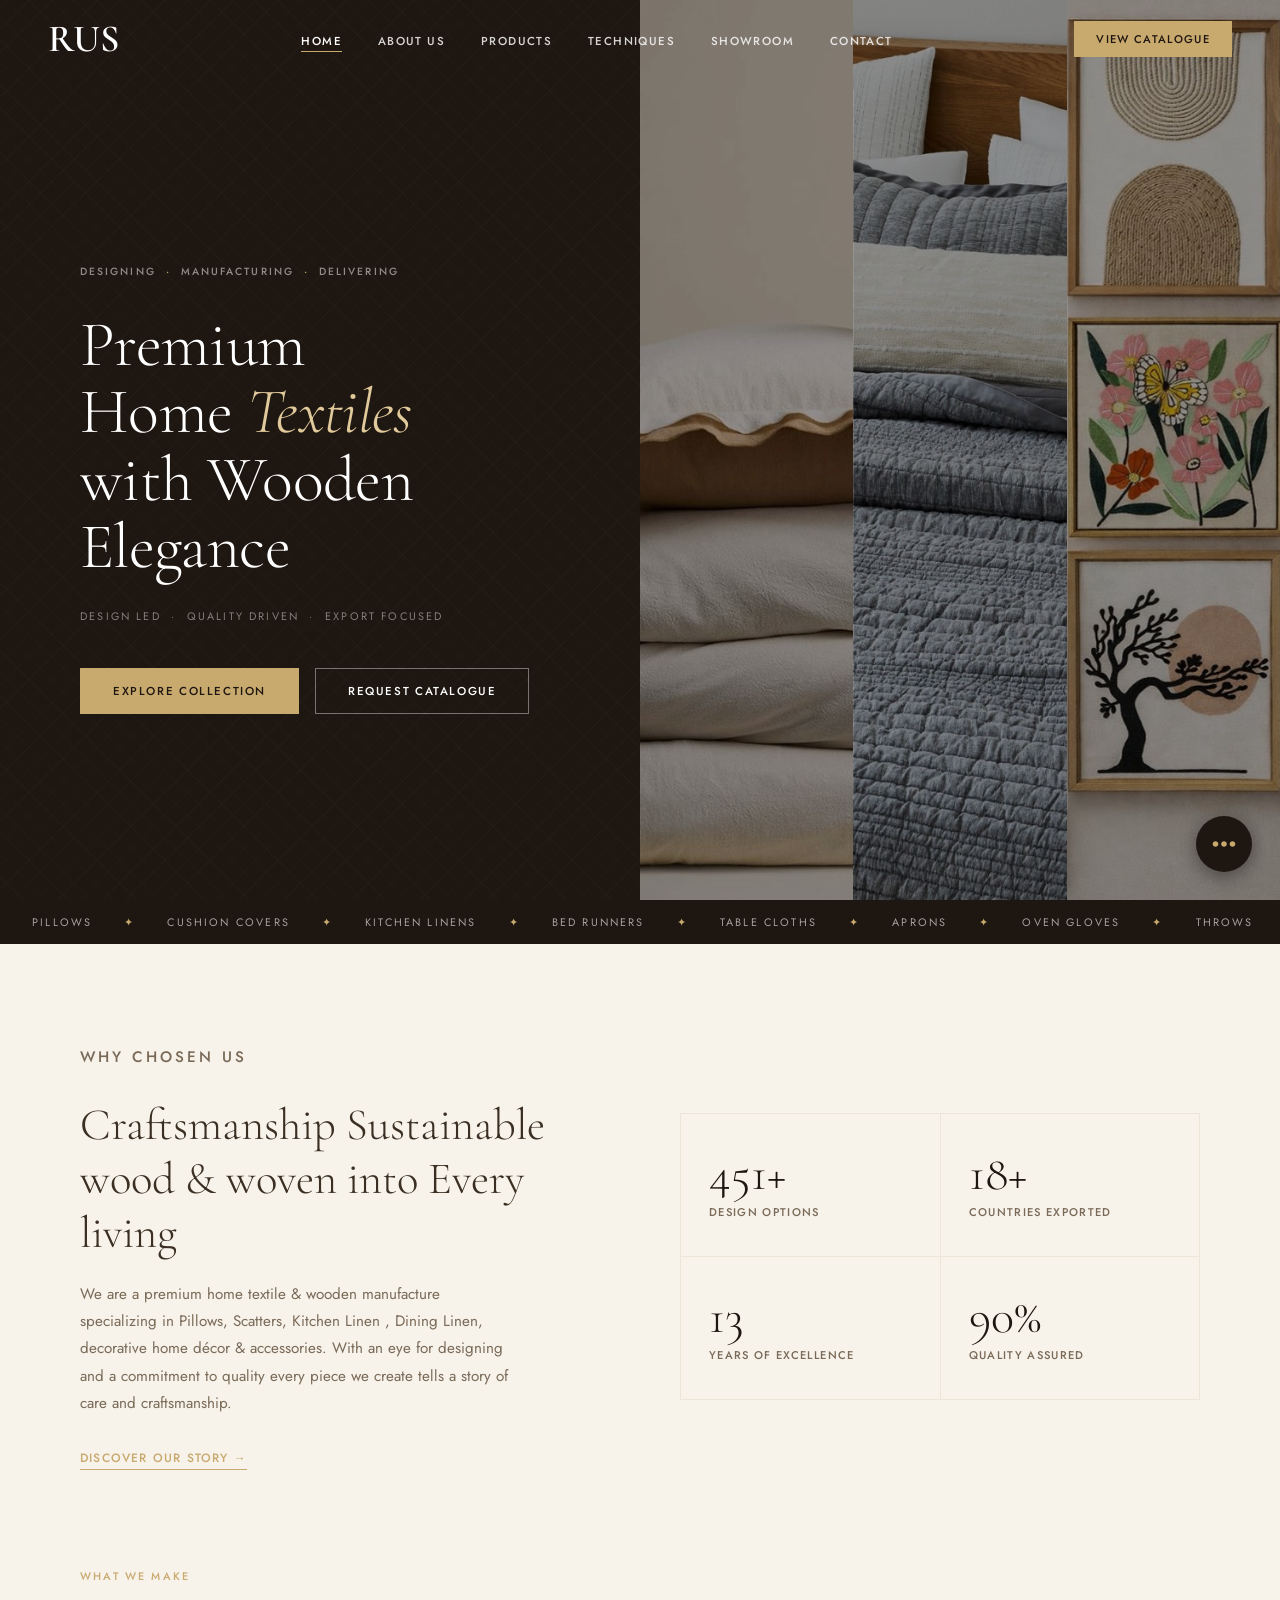
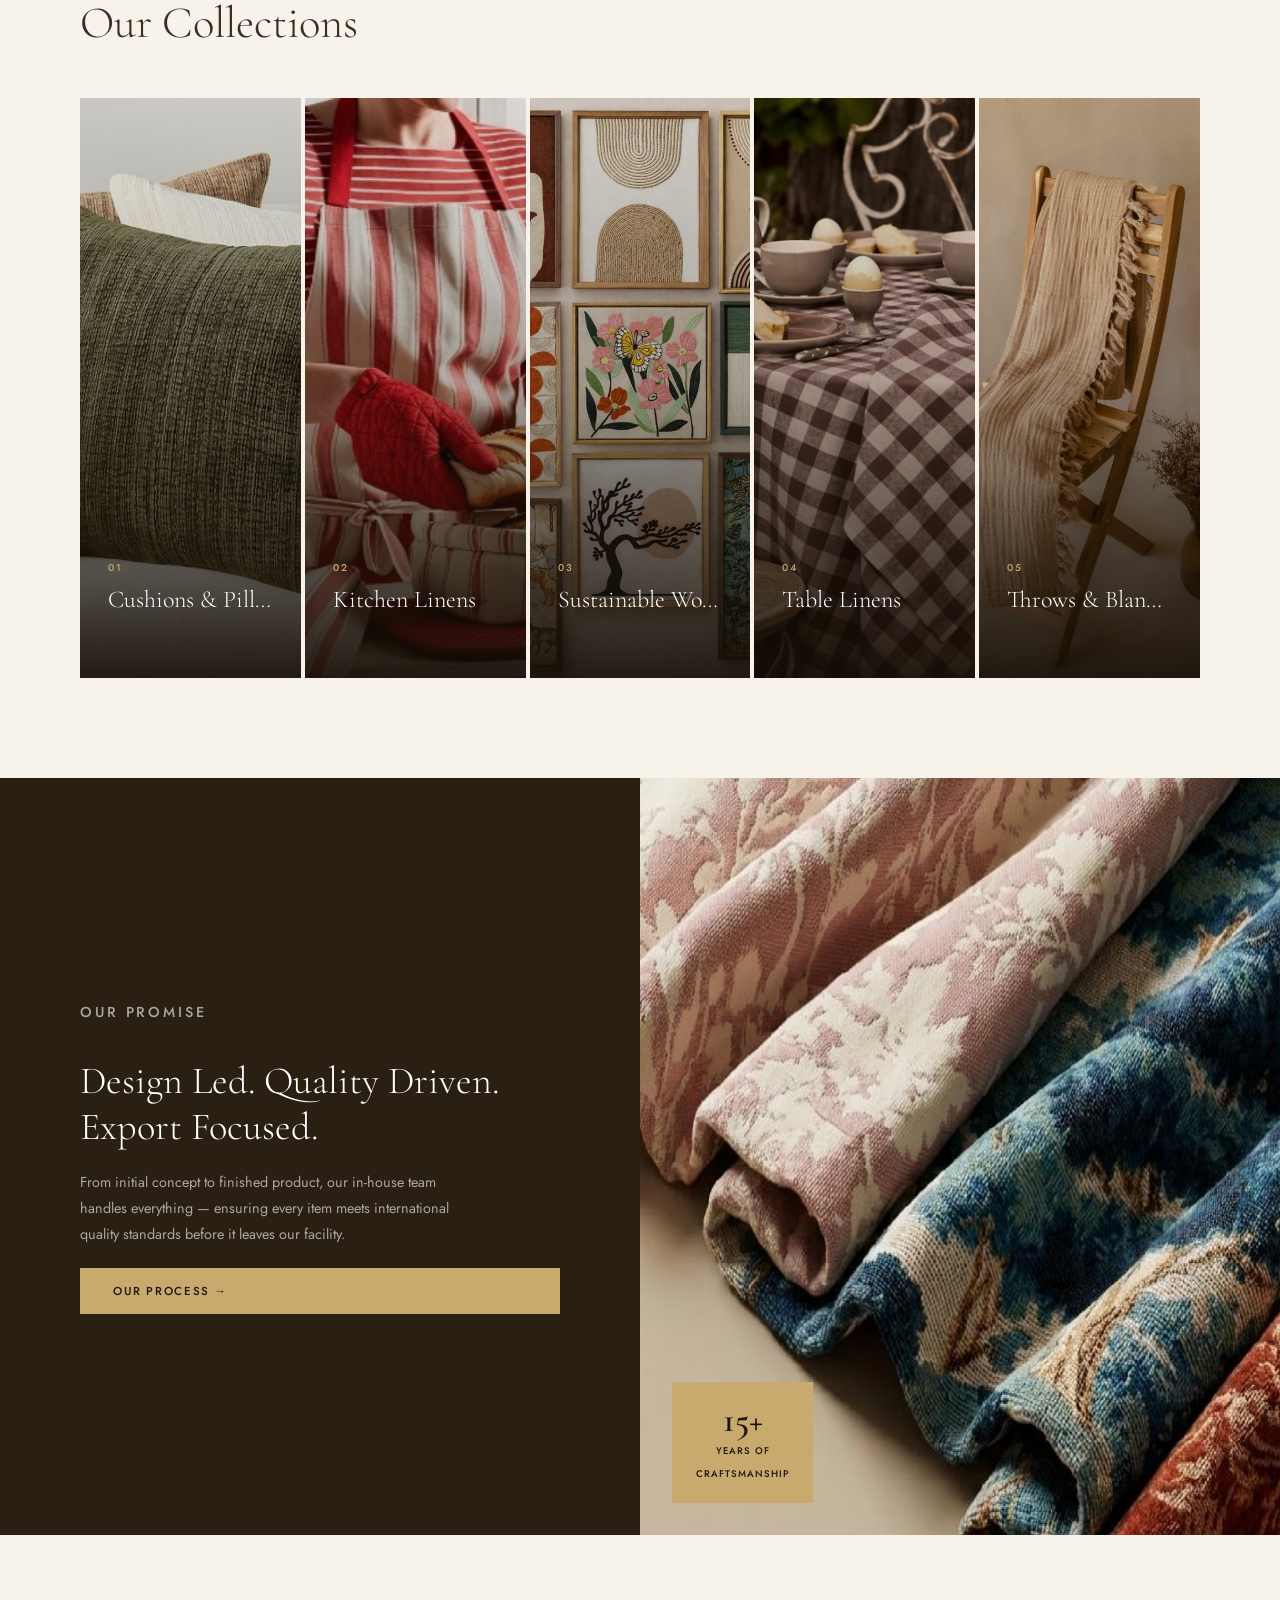
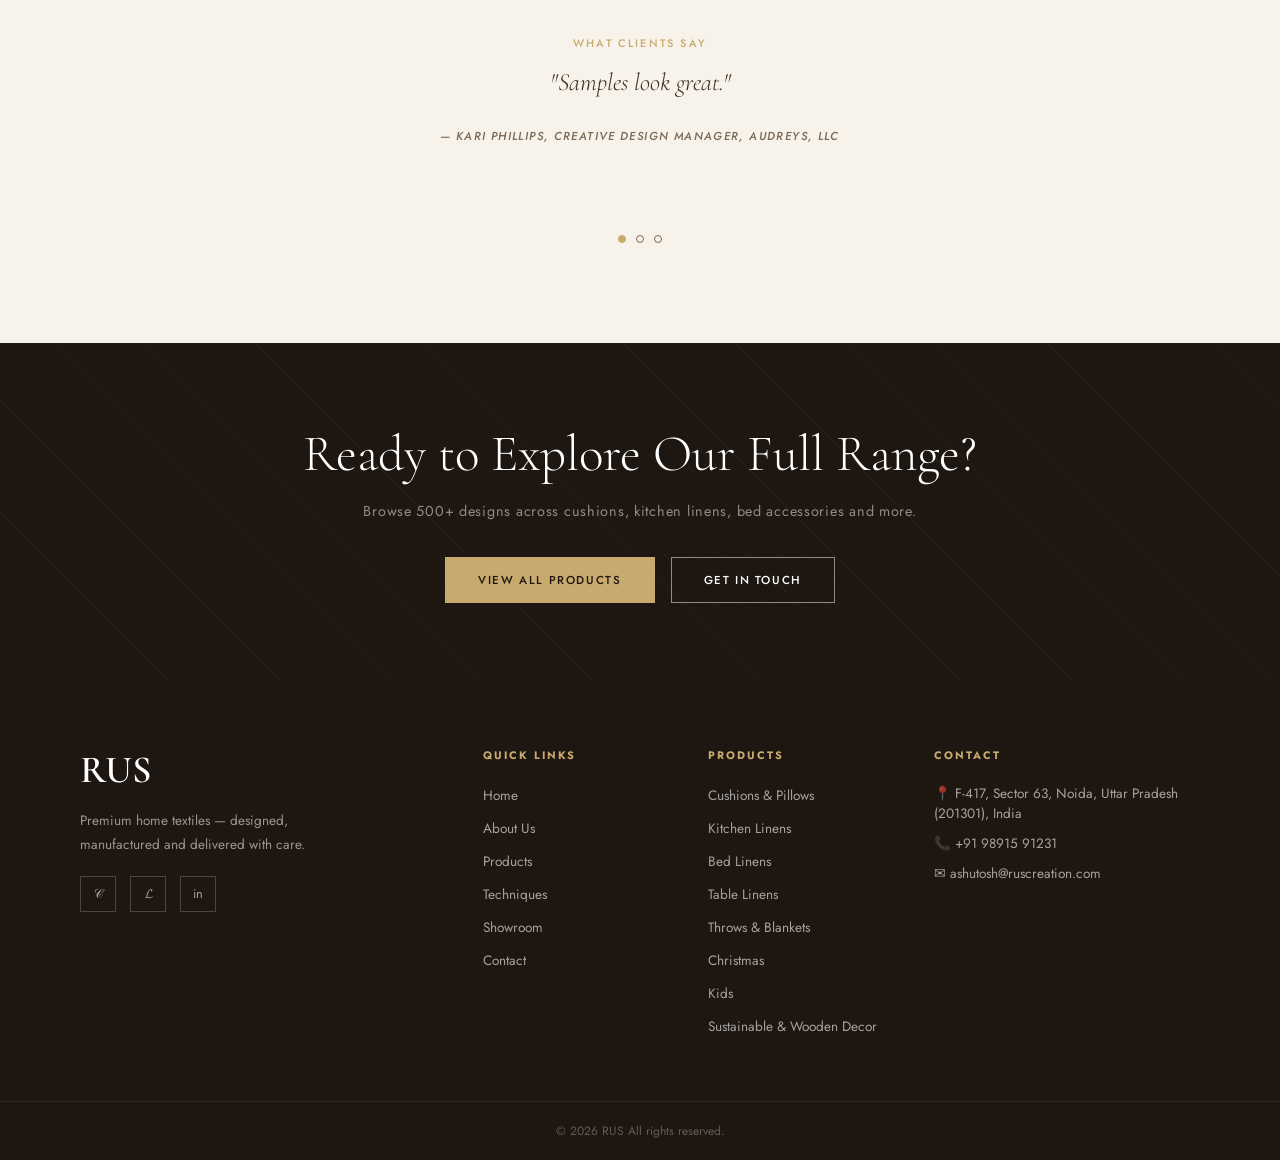
==== index.html @ 445efd49 "Initial commit: RUS Creation website Home textiles company site with Home, About Us, Products, Techn" ====
<!DOCTYPE html>
<html lang="en">
<head>
  <meta charset="UTF-8" />
  <meta name="viewport" content="width=device-width, initial-scale=1.0"/>
  <title>RUS — Premium Home Textiles</title>
  <link rel="stylesheet" href="css/global.css"/>
  <link rel="stylesheet" href="css/home.css"/>
  <link rel="preconnect" href="https://fonts.googleapis.com"/>
  <link href="https://fonts.googleapis.com/css2?family=Cormorant+Garamond:ital,wght@0,300;0,400;0,600;1,300;1,400&family=Jost:wght@300;400;500;600&display=swap" rel="stylesheet"/>
</head>
<body>

  <!-- NAV -->
  <nav class="navbar" id="navbar">
    <div class="nav-logo">
      <span class="logo-letter">RUS</span>
    </div>
    <ul class="nav-links">
      <li><a href="index.html" class="active">Home</a></li>
      <li><a href="about.html">About Us</a></li>
      <li><a href="products.html">Products</a></li>
      <li><a href="techniques.html">Techniques</a></li>
      <li><a href="showroom.html">Showroom</a></li>
      <li><a href="contact.html">Contact</a></li>
    </ul>
    <a href="products.html" class="nav-cta">View Catalogue</a>
    <button class="hamburger" id="hamburger">&#9776;</button>
  </nav>

  <!-- MOBILE MENU -->
  <div class="mobile-menu" id="mobileMenu">
    <button class="close-menu" id="closeMenu">&times;</button>
    <ul>
      <li><a href="index.html">Home</a></li>
      <li><a href="about.html">About Us</a></li>
      <li><a href="products.html">Products</a></li>
      <li><a href="techniques.html">Techniques</a></li>
      <li><a href="showroom.html">Showroom</a></li>
      <li><a href="contact.html">Contact</a></li>
    </ul>
  </div>

  <!-- HERO -->
  <section class="hero">
    <div class="hero-left">
      <div class="hero-eyebrow">
        <span>Designing</span><span class="dot">·</span>
        <span>Manufacturing</span><span class="dot">·</span>
        <span>Delivering</span>
      </div>
      <h1 class="hero-title">
        Premium<br/>
        Home <em>Textiles</em><br/>
        with Wooden<br/>
        Elegance
      </h1>
      <p class="hero-sub">Design Led &nbsp;·&nbsp; Quality Driven &nbsp;·&nbsp; Export Focused</p>
      <div class="hero-btns">
        <a href="products.html" class="btn-primary">Explore Collection</a>
        <a href="contact.html" class="btn-outline">Request Catalogue</a>
      </div>
    </div>
    <div class="hero-right">
      <div class="hero-panels">
        <div class="hero-panel panel-1">
          <img src="Images/Product Images/Throws & Scatter/Display Image.jpg" alt="Luxury Living Room"/>
          <div class="panel-label">Living Collection</div>
        </div>
        <div class="hero-panel panel-2">
          <img src="Images/Product Images/bedding/Display.jpg" alt="Bedroom Linens"/>
          <div class="panel-label">Bed Linens</div>
        </div>
        <div class="hero-panel panel-3">
          <img src="Images/Home Collections/Wall Art Gallery.jpg" alt="Wall Decor Collection"/>
          <div class="panel-label">Wall Decors</div>
        </div>
      </div>
    </div>
  </section>

  <!-- MARQUEE STRIP -->
  <div class="marquee-strip">
    <div class="marquee-track">
      <span>Pillows</span><span class="sep">✦</span>
      <span>Cushion Covers</span><span class="sep">✦</span>
      <span>Kitchen Linens</span><span class="sep">✦</span>
      <span>Bed Runners</span><span class="sep">✦</span>
      <span>Table Cloths</span><span class="sep">✦</span>
      <span>Aprons</span><span class="sep">✦</span>
      <span>Oven Gloves</span><span class="sep">✦</span>
      <span>Throws</span><span class="sep">✦</span>
      <span>Pillows</span><span class="sep">✦</span>
      <span>Cushion Covers</span><span class="sep">✦</span>
      <span>Kitchen Linens</span><span class="sep">✦</span>
      <span>Bed Runners</span><span class="sep">✦</span>
      <span>Table Cloths</span><span class="sep">✦</span>
      <span>Aprons</span><span class="sep">✦</span>
      <span>Oven Gloves</span><span class="sep">✦</span>
      <span>Throws</span><span class="sep">✦</span>
    </div>
  </div>

  <!-- INTRO SECTION -->
  <section class="intro-section">
    <div class="intro-text">
      <p class="section-eyebrow">Why Chosen Us</p>
      <h2>Craftsmanship Sustainable wood & woven into Every living</h2>
      <p>We are a premium home textile & wooden manufacture specializing in Pillows, Scatters, Kitchen Linen , Dining Linen, decorative home décor & accessories. With an eye for designing and a commitment to quality every piece we create tells a story of care and craftsmanship.</p>
      <a href="about.html" class="text-link">Discover Our Story &rarr;</a>
    </div>
    <div class="intro-stats">
      <div class="stat">
        <span class="stat-num">500+</span>
        <span class="stat-label">Design Options</span>
      </div>
      <div class="stat">
        <span class="stat-num">20+</span>
        <span class="stat-label">Countries Exported</span>
      </div>
      <div class="stat">
        <span class="stat-num">15</span>
        <span class="stat-label">Years of Excellence</span>
      </div>
      <div class="stat">
        <span class="stat-num">100%</span>
        <span class="stat-label">Quality Assured</span>
      </div>
    </div>
  </section>

  <!-- PRODUCT CATEGORIES — HOVER EXPAND -->
  <section class="categories-section">
    <div class="section-header">
      <p class="section-eyebrow">What We Make</p>
      <h2>Our Collections</h2>
    </div>
    <div class="categories-grid">

      <div class="cat-item" style="--bg:url('../Images/Home Collections/Cushions & Pillows.png')">
        <div class="cat-overlay"></div>
        <div class="cat-content">
          <span class="cat-num">01</span>
          <h3>Cushions &amp; Pillows</h3>
          <p>Decorative throw pillows, scatter cushions, floor cushions — in linen, cotton, velvet &amp; more.</p>
          <a href="products.html" class="cat-link">Explore &rarr;</a>
        </div>
      </div>

      <div class="cat-item" style="--bg:url('../Images/Home Collections/Kitchen Linens.jpeg')">
        <div class="cat-overlay"></div>
        <div class="cat-content">
          <span class="cat-num">02</span>
          <h3>Kitchen Linens</h3>
          <p>Aprons, oven gloves, kitchen towels, pot holders — functional yet beautifully designed.</p>
          <a href="products.html" class="cat-link">Explore &rarr;</a>
        </div>
      </div>

      <div class="cat-item" style="--bg:url('../Images/Home Collections/Wall Art Gallery.jpg')">
        <div class="cat-overlay"></div>
        <div class="cat-content">
          <span class="cat-num">03</span>
          <h3>Sustainable Wood</h3>
          <p>Eco-friendly wooden servingware and décor, crafted from responsibly sourced timber.</p>
          <a href="products.html" class="cat-link">Explore &rarr;</a>
        </div>
      </div>

      <div class="cat-item" style="--bg:url('../Images/Home Collections/Table Linens.jpeg')">
        <div class="cat-overlay"></div>
        <div class="cat-content">
          <span class="cat-num">04</span>
          <h3>Table Linens</h3>
          <p>Tablecloths, placemats, napkins, and table runners — perfect for home and hospitality.</p>
          <a href="products.html" class="cat-link">Explore &rarr;</a>
        </div>
      </div>

      <div class="cat-item" style="--bg:url('../Images/Home Collections/Throws & Blankets.jpeg')">
        <div class="cat-overlay"></div>
        <div class="cat-content">
          <span class="cat-num">05</span>
          <h3>Throws &amp; Blankets</h3>
          <p>Woven throws, cotton blankets, knitted covers — warmth with style for every season.</p>
          <a href="products.html" class="cat-link">Explore &rarr;</a>
        </div>
      </div>

    </div>
  </section>

  <!-- FEATURE BANNER -->
  <section class="feature-banner">
    <div class="feature-text">
      <p class="section-eyebrow">Our Promise</p>
      <h2>Design Led. Quality Driven. Export Focused.</h2>
      <p>From initial concept to finished product, our in-house team handles everything — ensuring every item meets international quality standards before it leaves our facility.</p>
      <a href="techniques.html" class="btn-primary">Our Process &rarr;</a>
    </div>
    <div class="feature-image">
      <img src="Images/Home Collections/Fabric Craftsmanship.png" alt="Fabric Craftsmanship"/>
      <div class="feature-badge">
        <span>15+</span>
        <small>Years of<br/>Craftsmanship</small>
      </div>
    </div>
  </section>

  <!-- TESTIMONIAL -->
  <section class="testimonial-section">
    <div class="testimonial-inner">
      <p class="section-eyebrow">What Clients Say</p>
      <div class="testimonial-slider" id="testimonialSlider">
        <div class="testimonial active">
          <blockquote>"Samples look great."</blockquote>
          <cite>— Kari Phillips, Creative Design Manager, Audreys, LLC</cite>
        </div>
        <div class="testimonial">
          <blockquote>"Samples looks very nice."</blockquote>
          <cite>— Leslie Walton, Artist / Designer</cite>
        </div>
        <div class="testimonial">
          <blockquote>"The samples exceeded our expectations — beautiful craftsmanship, true to the swatches, and delivered right on schedule. Looking forward to placing our first bulk order."</blockquote>
          <cite>— Michael Chen, Buyer, Coastal Living Interiors</cite>
        </div>
      </div>
      <div class="testimonial-dots" id="testimonialDots">
        <button class="tdot active" data-i="0"></button>
        <button class="tdot" data-i="1"></button>
        <button class="tdot" data-i="2"></button>
      </div>
    </div>
  </section>

  <!-- CTA BAND -->
  <section class="cta-band">
    <h2>Ready to Explore Our Full Range?</h2>
    <p>Browse 500+ designs across cushions, kitchen linens, bed accessories and more.</p>
    <div class="cta-band-btns">
      <a href="products.html" class="btn-primary">View All Products</a>
      <a href="contact.html" class="btn-outline-light">Get in Touch</a>
    </div>
  </section>

  <!-- FOOTER -->
  <footer class="footer">
    <div class="footer-top">
      <div class="footer-brand">
        <div class="nav-logo"><span class="logo-letter">RUS</span></div>
        <p>Premium home textiles — designed, manufactured and delivered with care.</p>
        <div class="footer-socials">
          <a href="#">&#119966;</a>
          <a href="#">&#120027;</a>
          <a href="#">in</a>
        </div>
      </div>
      <div class="footer-links">
        <h4>Quick Links</h4>
        <ul>
          <li><a href="index.html">Home</a></li>
          <li><a href="about.html">About Us</a></li>
          <li><a href="products.html">Products</a></li>
          <li><a href="techniques.html">Techniques</a></li>
          <li><a href="showroom.html">Showroom</a></li>
          <li><a href="contact.html">Contact</a></li>
        </ul>
      </div>
      <div class="footer-links">
        <h4>Products</h4>
        <ul>
          <li><a href="products.html">Cushions &amp; Pillows</a></li>
          <li><a href="products.html">Kitchen Linens</a></li>
          <li><a href="products.html">Bed Linens</a></li>
          <li><a href="products.html">Table Linens</a></li>
          <li><a href="products.html">Throws &amp; Blankets</a></li>
          <li><a href="products.html">Christmas</a></li>
          <li><a href="products.html">Kids</a></li>
          <li><a href="products.html">Sustainable &amp; Wooden Decor</a></li>
        </ul>
      </div>
      <div class="footer-contact">
        <h4>Contact</h4>
        <p>📍 F-417, Sector 63, Noida, Uttar Pradesh (201301), India</p>
        <p>📞 +91 98915 91231</p>
        <p>✉ ashutosh@ruscreation.com</p>
      </div>
    </div>
    <div class="footer-bottom">
      <p>&copy; 2026 RUS All rights reserved.</p>
    </div>
  </footer>

  <!-- WHATSAPP FLOAT -->
  <!-- SOCIAL FAB: Telegram trigger -> Gmail / WhatsApp / LinkedIn -->
  <div class="social-fab" id="socialFab">
    <div class="social-fab-menu">
      <a href="https://www.linkedin.com/in/ashutosh-singh-8ba679374" class="fab-item fab-linkedin" target="_blank" rel="noopener" aria-label="LinkedIn">
        <svg viewBox="0 0 24 24" fill="white" width="20" height="20"><path d="M20.447 20.452h-3.554v-5.569c0-1.328-.027-3.037-1.852-3.037-1.853 0-2.136 1.445-2.136 2.939v5.667H9.351V9h3.414v1.561h.046c.477-.9 1.637-1.85 3.37-1.85 3.601 0 4.267 2.37 4.267 5.455v6.286zM5.337 7.433c-1.144 0-2.063-.926-2.063-2.065 0-1.138.92-2.063 2.063-2.063 1.14 0 2.064.925 2.064 2.063 0 1.139-.925 2.065-2.064 2.065zM7.119 20.452H3.555V9h3.564v11.452z"/></svg>
      </a>
      <a href="https://wa.me/9891591231" class="fab-item fab-whatsapp" target="_blank" rel="noopener" aria-label="WhatsApp">
        <svg viewBox="0 0 24 24" fill="white" width="22" height="22"><path d="M17.472 14.382c-.297-.149-1.758-.867-2.03-.967-.273-.099-.471-.148-.67.15-.197.297-.767.966-.94 1.164-.173.199-.347.223-.644.075-.297-.15-1.255-.463-2.39-1.475-.883-.788-1.48-1.761-1.653-2.059-.173-.297-.018-.458.13-.606.134-.133.298-.347.446-.52.149-.174.198-.298.298-.497.099-.198.05-.371-.025-.52-.075-.149-.669-1.612-.916-2.207-.242-.579-.487-.5-.669-.51-.173-.008-.371-.01-.57-.01-.198 0-.52.074-.792.372-.272.297-1.04 1.016-1.04 2.479 0 1.462 1.065 2.875 1.213 3.074.149.198 2.096 3.2 5.077 4.487.709.306 1.262.489 1.694.625.712.227 1.36.195 1.871.118.571-.085 1.758-.719 2.006-1.413.248-.694.248-1.289.173-1.413-.074-.124-.272-.198-.57-.347z"/><path d="M12 0C5.373 0 0 5.373 0 12c0 2.125.557 4.126 1.532 5.862L.057 23.944l6.204-1.527A11.95 11.95 0 0012 24c6.627 0 12-5.373 12-12S18.627 0 12 0zm0 21.9a9.9 9.9 0 01-5.032-1.374l-.361-.214-3.739.979.998-3.648-.235-.374A9.86 9.86 0 012.1 12c0-5.468 4.432-9.9 9.9-9.9 5.467 0 9.9 4.432 9.9 9.9 0 5.467-4.433 9.9-9.9 9.9z"/></svg>
      </a>
      <a href="mailto:ashutosh@ruscreation.com" class="fab-item fab-gmail" target="_blank" rel="noopener" aria-label="Email">
        <svg viewBox="0 0 48 48" width="24" height="24"><path fill="#4caf50" d="M45,16.2l-5,2.75l-5,4.75L35,40h7c1.657,0,3-1.343,3-3V16.2z"/><path fill="#1e88e5" d="M3,16.2l3.614,1.71L13,23.7V40H6c-1.657,0-3-1.343-3-3V16.2z"/><polygon fill="#e53935" points="35,11.2 24,19.45 13,11.2 12,17 24,26 36,17"/><path fill="#c62828" d="M3,12.298V16.2l10,7.5v-12.5l-2.505-1.928C8.905,7.85,3,9.552,3,12.298z"/><path fill="#fbc02d" d="M45,12.298V16.2l-10,7.5v-12.5l2.505-1.928C39.995,7.85,45,9.552,45,12.298z"/></svg>
      </a>
    </div>
    <button type="button" class="fab-toggle" id="fabToggle" aria-label="Contact us">
      <svg class="fab-icon-open" viewBox="0 0 24 24" fill="#c8a96e" width="34" height="34"><path d="M6 10c-1.1 0-2 .9-2 2s.9 2 2 2 2-.9 2-2-.9-2-2-2zm12 0c-1.1 0-2 .9-2 2s.9 2 2 2 2-.9 2-2-.9-2-2-2zm-6 0c-1.1 0-2 .9-2 2s.9 2 2 2 2-.9 2-2-.9-2-2-2z"/></svg>
      <svg class="fab-icon-close" viewBox="0 0 24 24" fill="#c8a96e" width="22" height="22"><path d="M18.3 5.71a1 1 0 0 0-1.41 0L12 10.59 7.11 5.7A1 1 0 0 0 5.7 7.11L10.59 12 5.7 16.89a1 1 0 1 0 1.41 1.41L12 13.41l4.89 4.89a1 1 0 0 0 1.41-1.41L13.41 12l4.89-4.89a1 1 0 0 0 0-1.4z"/></svg>
    </button>
  </div>

  <script src="js/global.js"></script>
  <script src="js/home.js"></script>
</body>
</html>
---- css/global.css ----
/* =============================================
   GLOBAL.CSS — Shared styles across all pages
   RUS — Premium Home Textiles
   ============================================= */

:root {
  --dark:       #1e1610;
  --dark-2:     #2a1f13;
  --gold:       #c8a96e;
  --gold-light: #e0c99a;
  --cream:      #f7f2ea;
  --cream-2:    #ede5d8;
  --text:       #3a2f22;
  --text-light: #7a6a58;
  --white:      #ffffff;

  --ff-display: 'Cormorant Garamond', serif;
  --ff-body:    'Jost', sans-serif;

  --nav-h: 78px;
  --trans: 0.4s cubic-bezier(0.25, 0.46, 0.45, 0.94);
}

*, *::before, *::after { box-sizing: border-box; margin: 0; padding: 0; }

html { scroll-behavior: smooth; }

body {
  font-family: var(--ff-body);
  background: var(--cream);
  color: var(--text);
  overflow-x: hidden;
}

img { display: block; width: 100%; object-fit: cover; }

a { text-decoration: none; color: inherit; }

ul { list-style: none; }

/* ── NAVBAR ── */
.navbar {
  position: fixed;
  top: 0; left: 0; right: 0;
  z-index: 1000;
  height: var(--nav-h);
  display: flex;
  align-items: center;
  justify-content: space-between;
  padding: 0 48px;
  transition: background var(--trans), box-shadow var(--trans);
}

.navbar.scrolled {
  background: var(--dark);
  box-shadow: 0 2px 30px rgba(0,0,0,0.35);
}

.nav-logo {
  font-family: var(--ff-display);
  font-size: 2rem;
  font-weight: 600;
  color: var(--white);
  letter-spacing: 0.02em;
}
.nav-logo sup {
  font-size: 0.6rem;
  letter-spacing: 0.15em;
  vertical-align: super;
  color: var(--gold);
  font-family: var(--ff-body);
  font-weight: 500;
}
.logo-letter {
  font-size: 2.4rem;
}

.nav-links {
  display: flex;
  gap: 36px;
}
.nav-links a {
  font-family: var(--ff-body);
  font-size: 0.72rem;
  font-weight: 500;
  letter-spacing: 0.12em;
  text-transform: uppercase;
  color: rgba(255,255,255,0.82);
  transition: color 0.25s;
  position: relative;
  padding-bottom: 3px;
}
.nav-links a::after {
  content: '';
  position: absolute;
  bottom: 0; left: 0;
  width: 0; height: 1px;
  background: var(--gold);
  transition: width 0.3s;
}
.nav-links a:hover,
.nav-links a.active { color: var(--white); }
.nav-links a:hover::after,
.nav-links a.active::after { width: 100%; }

.nav-cta {
  font-family: var(--ff-body);
  font-size: 0.7rem;
  font-weight: 500;
  letter-spacing: 0.12em;
  text-transform: uppercase;
  color: var(--dark);
  background: var(--gold);
  padding: 10px 22px;
  transition: background 0.3s, color 0.3s;
}
.nav-cta:hover { background: var(--gold-light); }

.hamburger {
  display: none;
  background: none;
  border: none;
  color: white;
  font-size: 1.6rem;
  cursor: pointer;
}

/* ── MOBILE MENU ── */
.mobile-menu {
  position: fixed;
  inset: 0;
  background: var(--dark);
  z-index: 2000;
  display: flex;
  flex-direction: column;
  align-items: center;
  justify-content: center;
  gap: 32px;
  transform: translateX(100%);
  transition: transform 0.4s ease;
}
.mobile-menu.open { transform: translateX(0); }
.mobile-menu ul { text-align: center; }
.mobile-menu ul li { margin-bottom: 24px; }
.mobile-menu ul a {
  font-family: var(--ff-display);
  font-size: 2rem;
  color: var(--white);
  letter-spacing: 0.05em;
}
.close-menu {
  position: absolute;
  top: 24px; right: 32px;
  background: none;
  border: none;
  color: var(--white);
  font-size: 2.4rem;
  cursor: pointer;
}

/* ── BUTTONS ── */
.btn-primary {
  display: inline-block;
  font-family: var(--ff-body);
  font-size: 0.72rem;
  font-weight: 500;
  letter-spacing: 0.14em;
  text-transform: uppercase;
  color: var(--dark);
  background: var(--gold);
  padding: 14px 32px;
  border: 1px solid var(--gold);
  transition: background 0.3s, color 0.3s, border-color 0.3s;
}
.btn-primary:hover {
  background: transparent;
  color: var(--gold);
}

.btn-outline {
  display: inline-block;
  font-family: var(--ff-body);
  font-size: 0.72rem;
  font-weight: 500;
  letter-spacing: 0.14em;
  text-transform: uppercase;
  color: var(--white);
  background: transparent;
  padding: 14px 32px;
  border: 1px solid rgba(255,255,255,0.4);
  transition: background 0.3s, border-color 0.3s;
}
.btn-outline:hover {
  background: rgba(255,255,255,0.08);
  border-color: rgba(255,255,255,0.8);
}

.btn-outline-light {
  display: inline-block;
  font-family: var(--ff-body);
  font-size: 0.72rem;
  font-weight: 500;
  letter-spacing: 0.14em;
  text-transform: uppercase;
  color: var(--white);
  background: transparent;
  padding: 14px 32px;
  border: 1px solid rgba(255,255,255,0.5);
  transition: background 0.3s;
}
.btn-outline-light:hover { background: rgba(255,255,255,0.1); }

.text-link {
  font-family: var(--ff-body);
  font-size: 0.75rem;
  font-weight: 500;
  letter-spacing: 0.1em;
  text-transform: uppercase;
  color: var(--gold);
  border-bottom: 1px solid var(--gold);
  padding-bottom: 2px;
  transition: opacity 0.25s;
}
.text-link:hover { opacity: 0.7; }

/* ── SECTION EYEBROW ── */
.section-eyebrow {
  font-family: var(--ff-body);
  font-size: 0.68rem;
  font-weight: 500;
  letter-spacing: 0.2em;
  text-transform: uppercase;
  color: var(--gold);
  margin-bottom: 12px;
}

/* ── FOOTER ── */
.footer {
  background: var(--dark);
  color: rgba(255,255,255,0.7);
  font-family: var(--ff-body);
}
.footer-top {
  display: grid;
  grid-template-columns: 2fr 1fr 1fr 1.5fr;
  gap: 48px;
  padding: 64px 80px;
  border-bottom: 1px solid rgba(255,255,255,0.08);
}
.footer-brand p {
  font-size: 0.85rem;
  line-height: 1.7;
  margin-top: 16px;
  max-width: 260px;
  color: rgba(255,255,255,0.55);
}
.footer-socials {
  display: flex;
  gap: 14px;
  margin-top: 20px;
}
.footer-socials a {
  width: 36px; height: 36px;
  border: 1px solid rgba(255,255,255,0.2);
  display: flex; align-items: center; justify-content: center;
  font-size: 0.8rem;
  color: rgba(255,255,255,0.6);
  transition: border-color 0.25s, color 0.25s;
}
.footer-socials a:hover { border-color: var(--gold); color: var(--gold); }
.footer-links h4,
.footer-contact h4 {
  font-size: 0.68rem;
  letter-spacing: 0.18em;
  text-transform: uppercase;
  color: var(--gold);
  margin-bottom: 20px;
}
.footer-links ul { display: flex; flex-direction: column; gap: 10px; }
.footer-links a {
  font-size: 0.85rem;
  color: rgba(255,255,255,0.6);
  transition: color 0.25s;
}
.footer-links a:hover { color: var(--white); }
.footer-contact p {
  font-size: 0.85rem;
  color: rgba(255,255,255,0.6);
  margin-bottom: 10px;
}
.footer-bottom {
  padding: 20px 80px;
  font-size: 0.75rem;
  color: rgba(255,255,255,0.3);
  text-align: center;
}

/* ── SOCIAL FAB (Telegram trigger → Gmail / WhatsApp / LinkedIn) ── */
.social-fab {
  position: fixed;
  bottom: 28px; right: 28px;
  z-index: 999;
  display: flex;
  flex-direction: column;
  align-items: center;
}
.social-fab-menu {
  display: flex;
  flex-direction: column;
  align-items: center;
  gap: 12px;
  margin-bottom: 14px;
}
.fab-item {
  width: 48px; height: 48px;
  border-radius: 50%;
  display: flex; align-items: center; justify-content: center;
  box-shadow: 0 4px 16px rgba(0,0,0,0.25);
  opacity: 0;
  transform: translateY(16px) scale(0.8);
  pointer-events: none;
  transition: opacity 0.25s ease, transform 0.25s ease;
}
.social-fab.open .fab-item {
  opacity: 1;
  transform: translateY(0) scale(1);
  pointer-events: auto;
}
.social-fab.open .fab-item:nth-child(3) { transition-delay: 0.05s; }
.social-fab.open .fab-item:nth-child(2) { transition-delay: 0.1s; }
.social-fab.open .fab-item:nth-child(1) { transition-delay: 0.15s; }
.fab-linkedin { background: #0a66c2; }
.fab-whatsapp { background: #25d366; }
.fab-gmail { background: #ffffff; }

.fab-toggle {
  width: 56px; height: 56px;
  border: none;
  cursor: pointer;
  background: var(--dark);
  border-radius: 50%;
  display: flex; align-items: center; justify-content: center;
  box-shadow: 0 4px 20px rgba(0, 0, 0, 0.45);
  transition: transform 0.3s, box-shadow 0.3s;
}
.fab-toggle:hover {
  transform: scale(1.1);
  box-shadow: 0 6px 28px rgba(0, 0, 0, 0.6);
}
.fab-icon-close { display: none; }
.social-fab.open .fab-icon-open { display: none; }
.social-fab.open .fab-icon-close { display: block; }

/* ── PAGE HERO (inner pages) ── */
.page-hero {
  height: 45vh;
  min-height: 320px;
  background: var(--dark-2);
  display: flex;
  align-items: flex-end;
  padding: 0 80px 60px;
  position: relative;
  overflow: hidden;
}
.page-hero-bg {
  position: absolute;
  inset: 0;
  background-size: cover;
  background-position: center;
  opacity: 0.25;
}
.page-hero-content { position: relative; z-index: 1; }
.page-hero-content .section-eyebrow { color: var(--gold); }
.page-hero-content h1 {
  font-family: var(--ff-display);
  font-size: clamp(2.5rem, 5vw, 4.5rem);
  font-weight: 300;
  color: var(--white);
  line-height: 1.05;
}

/* ── MARQUEE ── */
.marquee-strip {
  background: var(--dark);
  overflow: hidden;
  padding: 14px 0;
}
.marquee-track {
  display: flex;
  gap: 0;
  white-space: nowrap;
  animation: marquee 28s linear infinite;
}
.marquee-track span {
  font-family: var(--ff-body);
  font-size: 0.68rem;
  letter-spacing: 0.2em;
  text-transform: uppercase;
  color: rgba(255,255,255,0.6);
  padding: 0 32px;
}
.marquee-track .sep { color: var(--gold); padding: 0; }

@keyframes marquee {
  from { transform: translateX(0); }
  to   { transform: translateX(-50%); }
}

/* ── RESPONSIVE ── */
@media (max-width: 1024px) {
  .navbar { padding: 0 28px; }
  .nav-links { gap: 22px; }
  .footer-top { grid-template-columns: 1fr 1fr; padding: 48px 40px; }
}
@media (max-width: 768px) {
  .nav-links, .nav-cta { display: none; }
  .hamburger { display: block; }
  .footer-top { grid-template-columns: 1fr; padding: 40px 24px; gap: 32px; }
  .footer-bottom { padding: 16px 24px; }
  .page-hero { padding: 0 24px 40px; }
}
---- css/home.css ----
/* =============================================
   HOME.CSS — Home page specific styles
   ============================================= */

/* ── HERO ── */
.hero {
  min-height: 100vh;
  display: grid;
  grid-template-columns: 1fr 1fr;
  background: var(--dark);
  overflow: hidden;
  position: relative;
}

/* Dark diamond texture overlay */
.hero::before {
  content: '';
  position: absolute;
  inset: 0;
  background-image:
    repeating-linear-gradient(
      45deg,
      rgba(255,255,255,0.015) 0px, rgba(255,255,255,0.015) 1px,
      transparent 1px, transparent 16px
    ),
    repeating-linear-gradient(
      -45deg,
      rgba(255,255,255,0.015) 0px, rgba(255,255,255,0.015) 1px,
      transparent 1px, transparent 16px
    );
  pointer-events: none;
  z-index: 0;
}

.hero-left {
  position: relative;
  z-index: 1;
  display: flex;
  flex-direction: column;
  justify-content: center;
  padding: calc(var(--nav-h) + 60px) 60px 60px 80px;
}

.hero-eyebrow {
  display: flex;
  gap: 10px;
  align-items: center;
  margin-bottom: 32px;
}
.hero-eyebrow span {
  font-family: var(--ff-body);
  font-size: 0.65rem;
  font-weight: 500;
  letter-spacing: 0.2em;
  text-transform: uppercase;
  color: rgba(255,255,255,0.5);
}
.hero-eyebrow .dot { color: var(--gold); }

.hero-title {
  font-family: var(--ff-display);
  font-size: clamp(3.2rem, 5vw, 5.5rem);
  font-weight: 300;
  color: var(--white);
  line-height: 1.05;
  letter-spacing: -0.01em;
  margin-bottom: 28px;
}
.hero-title em {
  font-style: italic;
  color: var(--gold-light);
  font-weight: 300;
}

.hero-sub {
  font-family: var(--ff-body);
  font-size: 0.68rem;
  font-weight: 400;
  letter-spacing: 0.2em;
  text-transform: uppercase;
  color: rgba(255,255,255,0.45);
  margin-bottom: 44px;
}

.hero-btns {
  display: flex;
  gap: 16px;
  flex-wrap: wrap;
}

/* ── HERO RIGHT — EXPANDING PANELS ── */
.hero-right {
  position: relative;
  overflow: hidden;
}

.hero-panels {
  display: flex;
  height: 100%;
  min-height: 100vh;
}

.hero-panel {
  flex: 1;
  position: relative;
  overflow: hidden;
  cursor: pointer;
  transition: flex 0.6s cubic-bezier(0.25, 0.46, 0.45, 0.94);
}

.hero-panel img {
  height: 100%;
  width: 100%;
  object-fit: cover;
  transition: transform 0.7s cubic-bezier(0.25, 0.46, 0.45, 0.94);
  filter: brightness(0.6);
}

.hero-panel:hover {
  flex: 2.8;
}

.hero-panel:hover img {
  transform: scale(1.04);
  filter: brightness(0.75);
}

.panel-label {
  position: absolute;
  bottom: 64px;
  left: 0; right: 0;
  text-align: center;
  font-family: var(--ff-display);
  font-size: 1.5rem;
  font-weight: 700;
  color: var(--white);
  letter-spacing: 0.05em;
  opacity: 0;
  transform: translateY(10px);
  transition: opacity 0.4s, transform 0.4s;
  white-space: nowrap;
}
.hero-panel:hover .panel-label {
  opacity: 0.85;
  transform: translateY(0);
}

/* Divider lines between panels */
.hero-panel + .hero-panel::before {
  content: '';
  position: absolute;
  left: 0; top: 10%; bottom: 10%;
  width: 1px;
  background: rgba(255,255,255,0.12);
  z-index: 2;
}

/* ── INTRO SECTION ── */
.intro-section {
  display: grid;
  grid-template-columns: 1fr 1fr;
  gap: 80px;
  padding: 100px 80px;
  background: var(--cream);
  align-items: center;
}

.intro-text h2 {
  font-family: var(--ff-display);
  font-size: clamp(2rem, 3.5vw, 3rem);
  font-weight: 300;
  color: var(--text);
  line-height: 1.2;
  margin-bottom: 20px;
}

.intro-text p {
  font-size: 0.95rem;
  line-height: 1.8;
  color: var(--text-light);
  margin-bottom: 28px;
  max-width: 440px;
}

.intro-stats {
  display: grid;
  grid-template-columns: 1fr 1fr;
  gap: 1px;
  background: var(--cream-2);
  border: 1px solid var(--cream-2);
}

.stat {
  background: var(--cream);
  padding: 36px 28px;
  display: flex;
  flex-direction: column;
  gap: 6px;
  transition: background 0.3s;
}
.stat:hover { background: var(--dark); }
.stat:hover .stat-num { color: var(--gold); }
.stat:hover .stat-label { color: rgba(255,255,255,0.55); }

.stat-num {
  font-family: var(--ff-display);
  font-size: 3rem;
  font-weight: 300;
  color: var(--dark);
  line-height: 1;
  transition: color 0.3s;
}
.stat-label {
  font-family: var(--ff-body);
  font-size: 0.7rem;
  font-weight: 500;
  letter-spacing: 0.12em;
  text-transform: uppercase;
  color: var(--text-light);
  transition: color 0.3s;
}

/* ── CATEGORIES — HOVER EXPAND ── */
.categories-section {
  padding: 0 80px 100px;
  background: var(--cream);
}

.section-header {
  padding-bottom: 48px;
}
.section-header h2 {
  font-family: var(--ff-display);
  font-size: clamp(2rem, 3.5vw, 3rem);
  font-weight: 300;
  color: var(--text);
}

.categories-grid {
  display: flex;
  height: 580px;
  gap: 4px;
}

.cat-item {
  flex: 1;
  position: relative;
  overflow: hidden;
  cursor: pointer;
  background-image: var(--bg);
  background-size: cover;
  background-position: center;
  transition: flex 0.65s cubic-bezier(0.25, 0.46, 0.45, 0.94);
}

.cat-item:hover { flex: 3.2; }

.cat-overlay {
  position: absolute;
  inset: 0;
  background: linear-gradient(
    to top,
    rgba(20, 13, 5, 0.92) 0%,
    rgba(20, 13, 5, 0.3) 50%,
    rgba(20, 13, 5, 0.1) 100%
  );
  transition: background 0.4s;
}
.cat-item:hover .cat-overlay {
  background: linear-gradient(
    to top,
    rgba(20, 13, 5, 0.88) 0%,
    rgba(20, 13, 5, 0.4) 60%,
    rgba(20, 13, 5, 0.15) 100%
  );
}

.cat-content {
  position: absolute;
  bottom: 0; left: 0; right: 0;
  padding: 32px 28px;
  z-index: 1;
}

.cat-num {
  display: block;
  font-family: var(--ff-body);
  font-size: 0.62rem;
  font-weight: 500;
  letter-spacing: 0.2em;
  color: var(--gold);
  margin-bottom: 10px;
  transform: translateY(0);
  transition: opacity 0.3s;
}

.cat-content h3 {
  font-family: var(--ff-display);
  font-size: 1.5rem;
  font-weight: 300;
  color: var(--white);
  white-space: nowrap;
  overflow: hidden;
  text-overflow: ellipsis;
  margin-bottom: 0;
  transition: margin 0.4s;
}
.cat-item:hover .cat-content h3 { margin-bottom: 12px; }

.cat-content p {
  font-size: 0.82rem;
  line-height: 1.6;
  color: rgba(255,255,255,0.7);
  max-height: 0;
  overflow: hidden;
  opacity: 0;
  transition: max-height 0.5s ease, opacity 0.4s ease;
}
.cat-item:hover .cat-content p {
  max-height: 100px;
  opacity: 1;
}

.cat-link {
  display: inline-block;
  font-family: var(--ff-body);
  font-size: 0.68rem;
  font-weight: 500;
  letter-spacing: 0.12em;
  text-transform: uppercase;
  color: var(--gold);
  margin-top: 14px;
  opacity: 0;
  transform: translateY(6px);
  transition: opacity 0.4s 0.1s, transform 0.4s 0.1s;
}
.cat-item:hover .cat-link {
  opacity: 1;
  transform: translateY(0);
}

/* ── FEATURE BANNER ── */
.feature-banner {
  display: grid;
  grid-template-columns: 1fr 1fr;
  background: var(--dark-2);
  overflow: hidden;
  min-height: 500px;
}

.feature-text {
  padding: 80px;
  display: flex;
  flex-direction: column;
  justify-content: center;
  gap: 20px;
}
.feature-text h2 {
  font-family: var(--ff-display);
  font-size: clamp(1.8rem, 3vw, 2.8rem);
  font-weight: 300;
  color: var(--white);
  line-height: 1.2;
}
.feature-text p {
  font-size: 0.9rem;
  line-height: 1.8;
  color: rgba(255,255,255,0.6);
  max-width: 400px;
}

.feature-image {
  position: relative;
  overflow: hidden;
}
.feature-image img {
  height: 100%;
  width: 100%;
  object-fit: cover;
  transition: transform 0.6s ease;
}
.feature-image:hover img { transform: scale(1.04); }

.feature-badge {
  position: absolute;
  bottom: 32px; left: 32px;
  background: var(--gold);
  color: var(--dark);
  padding: 20px 24px;
  text-align: center;
}
.feature-badge span {
  display: block;
  font-family: var(--ff-display);
  font-size: 2.2rem;
  font-weight: 600;
  line-height: 1;
}
.feature-badge small {
  font-family: var(--ff-body);
  font-size: 0.6rem;
  font-weight: 500;
  letter-spacing: 0.1em;
  text-transform: uppercase;
  line-height: 1.4;
}

/* ── TESTIMONIAL ── */
.testimonial-section {
  background: var(--cream);
  padding: 100px 80px;
}
.testimonial-inner { max-width: 760px; margin: 0 auto; text-align: center; }
.testimonial-slider { position: relative; min-height: 140px; margin: 0 auto; }
.testimonial { display: none; }
.testimonial.active { display: block; }
.testimonial blockquote {
  font-family: var(--ff-display);
  font-size: clamp(1.2rem, 2vw, 1.55rem);
  font-weight: 300;
  font-style: italic;
  color: var(--text);
  line-height: 1.6;
  margin-bottom: 20px;
}
.testimonial cite {
  font-family: var(--ff-body);
  font-size: 0.72rem;
  font-weight: 500;
  letter-spacing: 0.12em;
  text-transform: uppercase;
  color: var(--text-light);
}
.testimonial-dots {
  display: flex;
  justify-content: center;
  gap: 10px;
  margin-top: 32px;
}
.tdot {
  width: 8px; height: 8px;
  border-radius: 50%;
  border: 1px solid var(--text-light);
  background: transparent;
  cursor: pointer;
  transition: background 0.3s, border-color 0.3s;
  padding: 0;
}
.tdot.active { background: var(--gold); border-color: var(--gold); }

/* ── CTA BAND ── */
.cta-band {
  background: var(--dark);
  text-align: center;
  padding: 80px 40px;
  background-image:
    repeating-linear-gradient(
      45deg,
      rgba(200,169,110,0.04) 0px, rgba(200,169,110,0.04) 1px,
      transparent 1px, transparent 20px
    );
}
.cta-band h2 {
  font-family: var(--ff-display);
  font-size: clamp(2rem, 4vw, 3.5rem);
  font-weight: 300;
  color: var(--white);
  margin-bottom: 16px;
}
.cta-band p {
  font-size: 0.9rem;
  color: rgba(255,255,255,0.5);
  margin-bottom: 36px;
  letter-spacing: 0.05em;
}
.cta-band-btns { display: flex; gap: 16px; justify-content: center; flex-wrap: wrap; }

/* ── RESPONSIVE ── */
@media (max-width: 1024px) {
  .hero { grid-template-columns: 1fr; }
  .hero-right { height: 50vh; }
  .hero-panels { min-height: 50vh; }
  .hero-left { padding: calc(var(--nav-h) + 40px) 40px 40px; }
  .intro-section { grid-template-columns: 1fr; padding: 60px 40px; gap: 48px; }
  .categories-section { padding: 0 40px 60px; }
  .feature-banner { grid-template-columns: 1fr; }
  .feature-image { height: 340px; }
  .feature-text { padding: 60px 40px; }
  .testimonial-section { padding: 60px 40px; }
}
@media (max-width: 768px) {
  .categories-grid { flex-direction: column; height: auto; }
  .cat-item { height: 280px; flex: none !important; }
  .cat-item:hover { flex: none !important; }
  .cat-content p { max-height: 100px; opacity: 1; }
  .cat-link { opacity: 1; transform: none; }
  .intro-section { padding: 50px 24px; }
  .categories-section { padding: 0 24px 50px; }
  .feature-text { padding: 40px 24px; }
  .testimonial-section { padding: 50px 24px; }
  .cta-band { padding: 60px 24px; }
  .hero-left { padding: calc(var(--nav-h) + 30px) 24px 30px; }
}
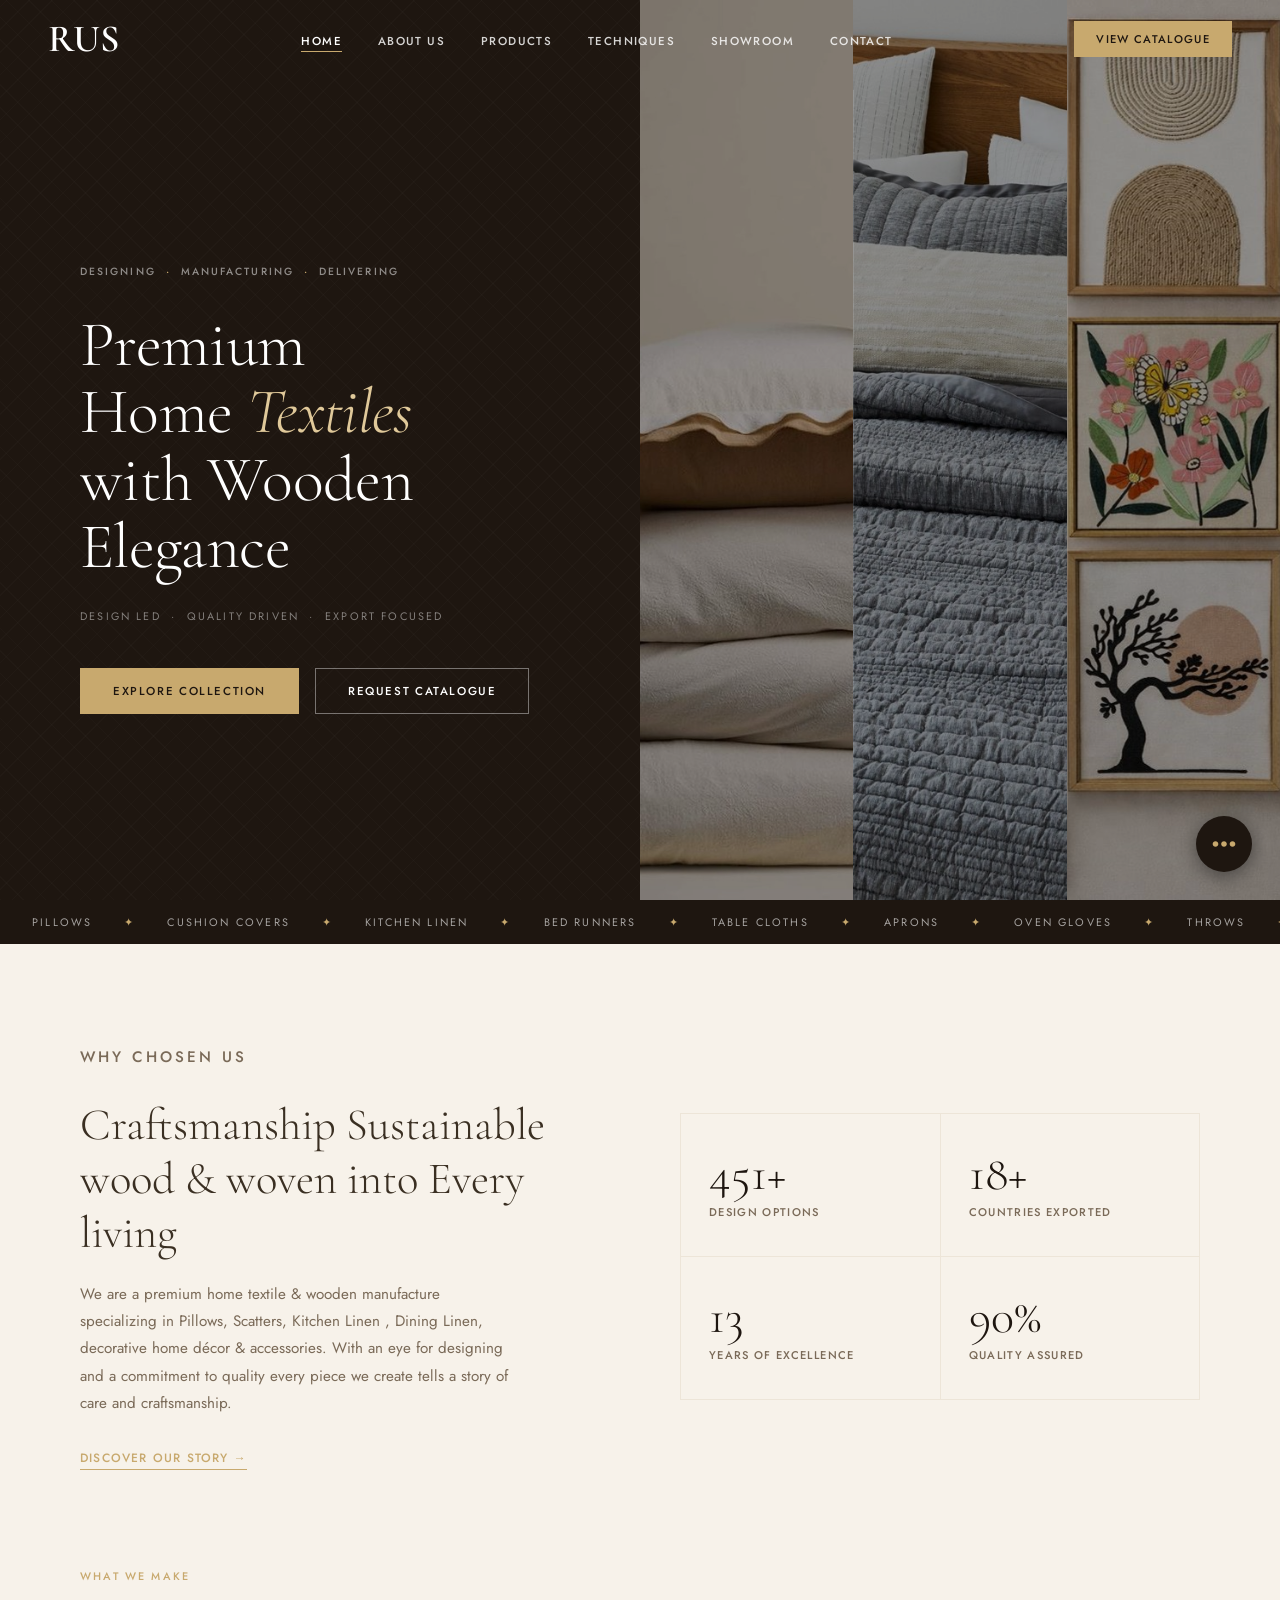
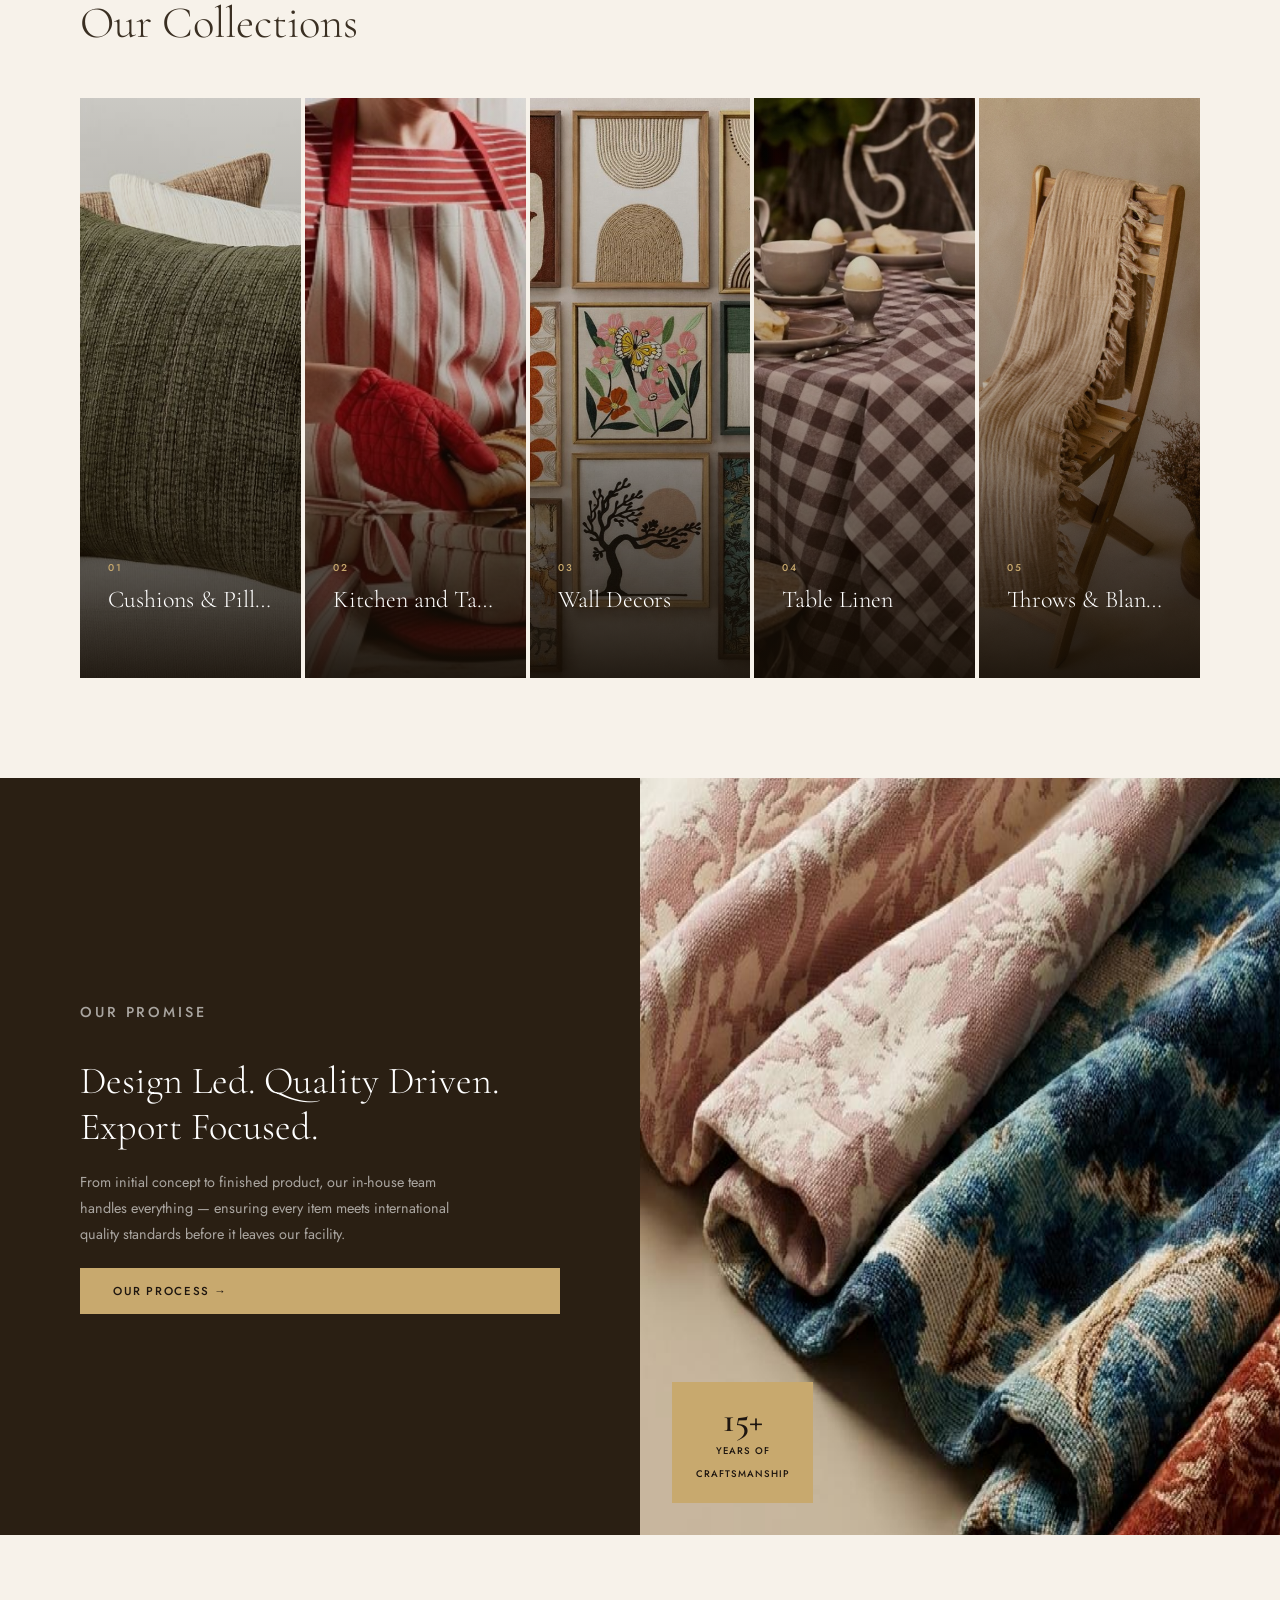
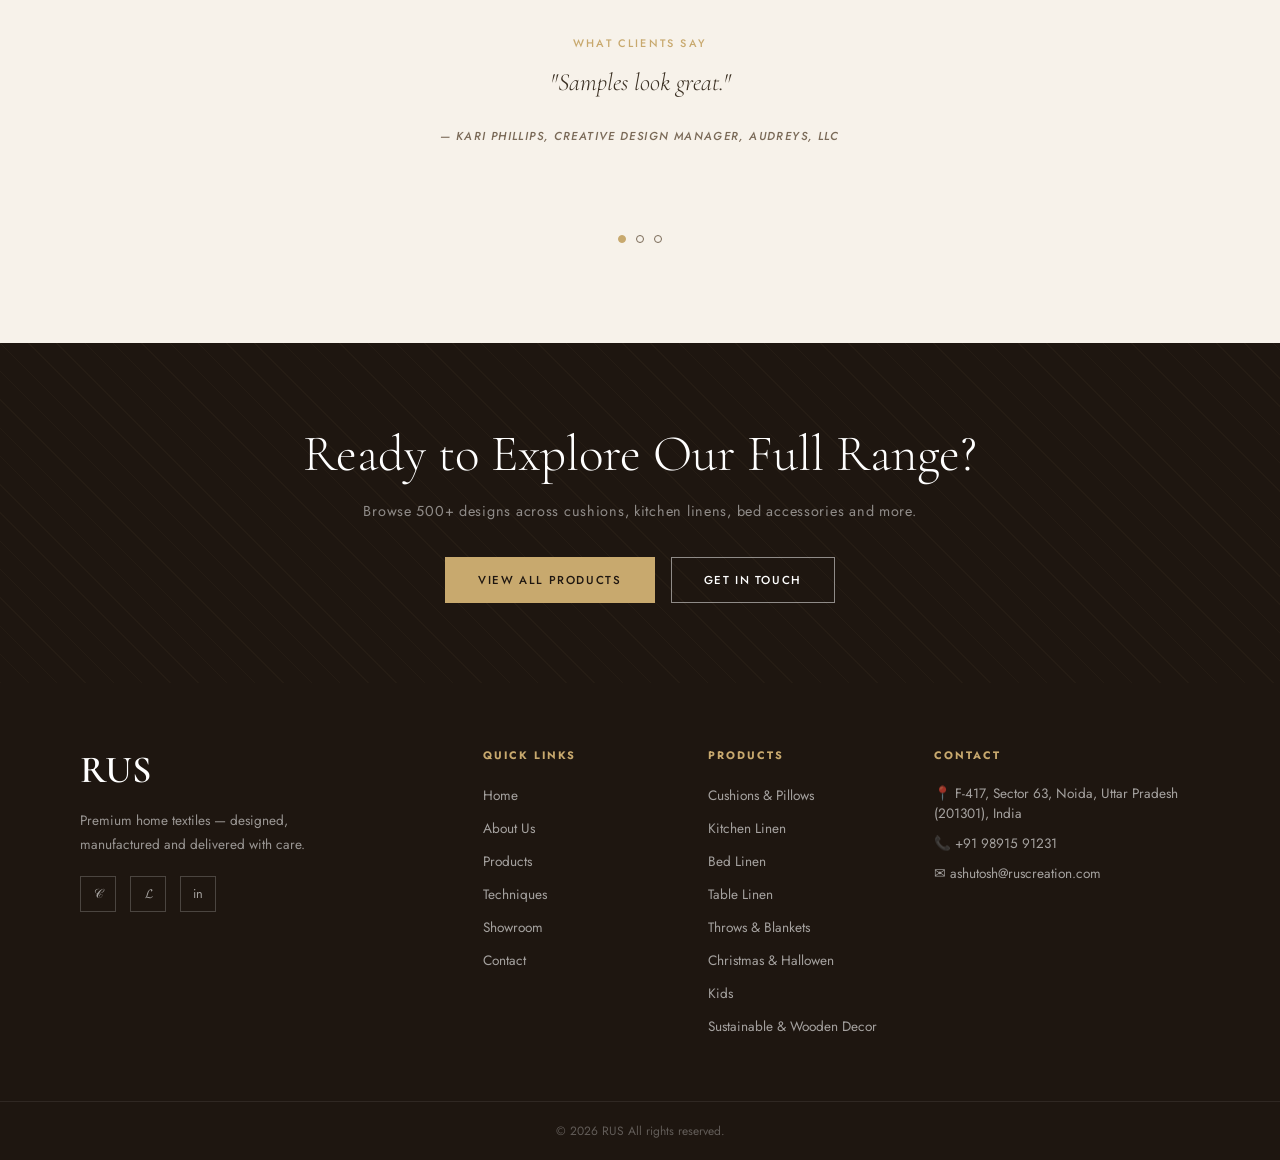
==== commit 7064a830: "Add files via upload" ====
--- a/index.html
+++ b/index.html
@@ -1,317 +1,320 @@
-<!DOCTYPE html>
-<html lang="en">
-<head>
-  <meta charset="UTF-8" />
-  <meta name="viewport" content="width=device-width, initial-scale=1.0"/>
-  <title>RUS — Premium Home Textiles</title>
-  <link rel="stylesheet" href="css/global.css"/>
-  <link rel="stylesheet" href="css/home.css"/>
-  <link rel="preconnect" href="https://fonts.googleapis.com"/>
-  <link href="https://fonts.googleapis.com/css2?family=Cormorant+Garamond:ital,wght@0,300;0,400;0,600;1,300;1,400&family=Jost:wght@300;400;500;600&display=swap" rel="stylesheet"/>
-</head>
-<body>
-
-  <!-- NAV -->
-  <nav class="navbar" id="navbar">
-    <div class="nav-logo">
-      <span class="logo-letter">RUS</span>
-    </div>
-    <ul class="nav-links">
-      <li><a href="index.html" class="active">Home</a></li>
-      <li><a href="about.html">About Us</a></li>
-      <li><a href="products.html">Products</a></li>
-      <li><a href="techniques.html">Techniques</a></li>
-      <li><a href="showroom.html">Showroom</a></li>
-      <li><a href="contact.html">Contact</a></li>
-    </ul>
-    <a href="products.html" class="nav-cta">View Catalogue</a>
-    <button class="hamburger" id="hamburger">&#9776;</button>
-  </nav>
-
-  <!-- MOBILE MENU -->
-  <div class="mobile-menu" id="mobileMenu">
-    <button class="close-menu" id="closeMenu">&times;</button>
-    <ul>
-      <li><a href="index.html">Home</a></li>
-      <li><a href="about.html">About Us</a></li>
-      <li><a href="products.html">Products</a></li>
-      <li><a href="techniques.html">Techniques</a></li>
-      <li><a href="showroom.html">Showroom</a></li>
-      <li><a href="contact.html">Contact</a></li>
-    </ul>
-  </div>
-
-  <!-- HERO -->
-  <section class="hero">
-    <div class="hero-left">
-      <div class="hero-eyebrow">
-        <span>Designing</span><span class="dot">·</span>
-        <span>Manufacturing</span><span class="dot">·</span>
-        <span>Delivering</span>
-      </div>
-      <h1 class="hero-title">
-        Premium<br/>
-        Home <em>Textiles</em><br/>
-        with Wooden<br/>
-        Elegance
-      </h1>
-      <p class="hero-sub">Design Led &nbsp;·&nbsp; Quality Driven &nbsp;·&nbsp; Export Focused</p>
-      <div class="hero-btns">
-        <a href="products.html" class="btn-primary">Explore Collection</a>
-        <a href="contact.html" class="btn-outline">Request Catalogue</a>
-      </div>
-    </div>
-    <div class="hero-right">
-      <div class="hero-panels">
-        <div class="hero-panel panel-1">
-          <img src="Images/Product Images/Throws & Scatter/Display Image.jpg" alt="Luxury Living Room"/>
-          <div class="panel-label">Living Collection</div>
-        </div>
-        <div class="hero-panel panel-2">
-          <img src="Images/Product Images/bedding/Display.jpg" alt="Bedroom Linens"/>
-          <div class="panel-label">Bed Linens</div>
-        </div>
-        <div class="hero-panel panel-3">
-          <img src="Images/Home Collections/Wall Art Gallery.jpg" alt="Wall Decor Collection"/>
-          <div class="panel-label">Wall Decors</div>
-        </div>
-      </div>
-    </div>
-  </section>
-
-  <!-- MARQUEE STRIP -->
-  <div class="marquee-strip">
-    <div class="marquee-track">
-      <span>Pillows</span><span class="sep">✦</span>
-      <span>Cushion Covers</span><span class="sep">✦</span>
-      <span>Kitchen Linens</span><span class="sep">✦</span>
-      <span>Bed Runners</span><span class="sep">✦</span>
-      <span>Table Cloths</span><span class="sep">✦</span>
-      <span>Aprons</span><span class="sep">✦</span>
-      <span>Oven Gloves</span><span class="sep">✦</span>
-      <span>Throws</span><span class="sep">✦</span>
-      <span>Pillows</span><span class="sep">✦</span>
-      <span>Cushion Covers</span><span class="sep">✦</span>
-      <span>Kitchen Linens</span><span class="sep">✦</span>
-      <span>Bed Runners</span><span class="sep">✦</span>
-      <span>Table Cloths</span><span class="sep">✦</span>
-      <span>Aprons</span><span class="sep">✦</span>
-      <span>Oven Gloves</span><span class="sep">✦</span>
-      <span>Throws</span><span class="sep">✦</span>
-    </div>
-  </div>
-
-  <!-- INTRO SECTION -->
-  <section class="intro-section">
-    <div class="intro-text">
-      <p class="section-eyebrow">Why Chosen Us</p>
-      <h2>Craftsmanship Sustainable wood & woven into Every living</h2>
-      <p>We are a premium home textile & wooden manufacture specializing in Pillows, Scatters, Kitchen Linen , Dining Linen, decorative home décor & accessories. With an eye for designing and a commitment to quality every piece we create tells a story of care and craftsmanship.</p>
-      <a href="about.html" class="text-link">Discover Our Story &rarr;</a>
-    </div>
-    <div class="intro-stats">
-      <div class="stat">
-        <span class="stat-num">500+</span>
-        <span class="stat-label">Design Options</span>
-      </div>
-      <div class="stat">
-        <span class="stat-num">20+</span>
-        <span class="stat-label">Countries Exported</span>
-      </div>
-      <div class="stat">
-        <span class="stat-num">15</span>
-        <span class="stat-label">Years of Excellence</span>
-      </div>
-      <div class="stat">
-        <span class="stat-num">100%</span>
-        <span class="stat-label">Quality Assured</span>
-      </div>
-    </div>
-  </section>
-
-  <!-- PRODUCT CATEGORIES — HOVER EXPAND -->
-  <section class="categories-section">
-    <div class="section-header">
-      <p class="section-eyebrow">What We Make</p>
-      <h2>Our Collections</h2>
-    </div>
-    <div class="categories-grid">
-
-      <div class="cat-item" style="--bg:url('../Images/Home Collections/Cushions & Pillows.png')">
-        <div class="cat-overlay"></div>
-        <div class="cat-content">
-          <span class="cat-num">01</span>
-          <h3>Cushions &amp; Pillows</h3>
-          <p>Decorative throw pillows, scatter cushions, floor cushions — in linen, cotton, velvet &amp; more.</p>
-          <a href="products.html" class="cat-link">Explore &rarr;</a>
-        </div>
-      </div>
-
-      <div class="cat-item" style="--bg:url('../Images/Home Collections/Kitchen Linens.jpeg')">
-        <div class="cat-overlay"></div>
-        <div class="cat-content">
-          <span class="cat-num">02</span>
-          <h3>Kitchen Linens</h3>
-          <p>Aprons, oven gloves, kitchen towels, pot holders — functional yet beautifully designed.</p>
-          <a href="products.html" class="cat-link">Explore &rarr;</a>
-        </div>
-      </div>
-
-      <div class="cat-item" style="--bg:url('../Images/Home Collections/Wall Art Gallery.jpg')">
-        <div class="cat-overlay"></div>
-        <div class="cat-content">
-          <span class="cat-num">03</span>
-          <h3>Sustainable Wood</h3>
-          <p>Eco-friendly wooden servingware and décor, crafted from responsibly sourced timber.</p>
-          <a href="products.html" class="cat-link">Explore &rarr;</a>
-        </div>
-      </div>
-
-      <div class="cat-item" style="--bg:url('../Images/Home Collections/Table Linens.jpeg')">
-        <div class="cat-overlay"></div>
-        <div class="cat-content">
-          <span class="cat-num">04</span>
-          <h3>Table Linens</h3>
-          <p>Tablecloths, placemats, napkins, and table runners — perfect for home and hospitality.</p>
-          <a href="products.html" class="cat-link">Explore &rarr;</a>
-        </div>
-      </div>
-
-      <div class="cat-item" style="--bg:url('../Images/Home Collections/Throws & Blankets.jpeg')">
-        <div class="cat-overlay"></div>
-        <div class="cat-content">
-          <span class="cat-num">05</span>
-          <h3>Throws &amp; Blankets</h3>
-          <p>Woven throws, cotton blankets, knitted covers — warmth with style for every season.</p>
-          <a href="products.html" class="cat-link">Explore &rarr;</a>
-        </div>
-      </div>
-
-    </div>
-  </section>
-
-  <!-- FEATURE BANNER -->
-  <section class="feature-banner">
-    <div class="feature-text">
-      <p class="section-eyebrow">Our Promise</p>
-      <h2>Design Led. Quality Driven. Export Focused.</h2>
-      <p>From initial concept to finished product, our in-house team handles everything — ensuring every item meets international quality standards before it leaves our facility.</p>
-      <a href="techniques.html" class="btn-primary">Our Process &rarr;</a>
-    </div>
-    <div class="feature-image">
-      <img src="Images/Home Collections/Fabric Craftsmanship.png" alt="Fabric Craftsmanship"/>
-      <div class="feature-badge">
-        <span>15+</span>
-        <small>Years of<br/>Craftsmanship</small>
-      </div>
-    </div>
-  </section>
-
-  <!-- TESTIMONIAL -->
-  <section class="testimonial-section">
-    <div class="testimonial-inner">
-      <p class="section-eyebrow">What Clients Say</p>
-      <div class="testimonial-slider" id="testimonialSlider">
-        <div class="testimonial active">
-          <blockquote>"Samples look great."</blockquote>
-          <cite>— Kari Phillips, Creative Design Manager, Audreys, LLC</cite>
-        </div>
-        <div class="testimonial">
-          <blockquote>"Samples looks very nice."</blockquote>
-          <cite>— Leslie Walton, Artist / Designer</cite>
-        </div>
-        <div class="testimonial">
-          <blockquote>"The samples exceeded our expectations — beautiful craftsmanship, true to the swatches, and delivered right on schedule. Looking forward to placing our first bulk order."</blockquote>
-          <cite>— Michael Chen, Buyer, Coastal Living Interiors</cite>
-        </div>
-      </div>
-      <div class="testimonial-dots" id="testimonialDots">
-        <button class="tdot active" data-i="0"></button>
-        <button class="tdot" data-i="1"></button>
-        <button class="tdot" data-i="2"></button>
-      </div>
-    </div>
-  </section>
-
-  <!-- CTA BAND -->
-  <section class="cta-band">
-    <h2>Ready to Explore Our Full Range?</h2>
-    <p>Browse 500+ designs across cushions, kitchen linens, bed accessories and more.</p>
-    <div class="cta-band-btns">
-      <a href="products.html" class="btn-primary">View All Products</a>
-      <a href="contact.html" class="btn-outline-light">Get in Touch</a>
-    </div>
-  </section>
-
-  <!-- FOOTER -->
-  <footer class="footer">
-    <div class="footer-top">
-      <div class="footer-brand">
-        <div class="nav-logo"><span class="logo-letter">RUS</span></div>
-        <p>Premium home textiles — designed, manufactured and delivered with care.</p>
-        <div class="footer-socials">
-          <a href="#">&#119966;</a>
-          <a href="#">&#120027;</a>
-          <a href="#">in</a>
-        </div>
-      </div>
-      <div class="footer-links">
-        <h4>Quick Links</h4>
-        <ul>
-          <li><a href="index.html">Home</a></li>
-          <li><a href="about.html">About Us</a></li>
-          <li><a href="products.html">Products</a></li>
-          <li><a href="techniques.html">Techniques</a></li>
-          <li><a href="showroom.html">Showroom</a></li>
-          <li><a href="contact.html">Contact</a></li>
-        </ul>
-      </div>
-      <div class="footer-links">
-        <h4>Products</h4>
-        <ul>
-          <li><a href="products.html">Cushions &amp; Pillows</a></li>
-          <li><a href="products.html">Kitchen Linens</a></li>
-          <li><a href="products.html">Bed Linens</a></li>
-          <li><a href="products.html">Table Linens</a></li>
-          <li><a href="products.html">Throws &amp; Blankets</a></li>
-          <li><a href="products.html">Christmas</a></li>
-          <li><a href="products.html">Kids</a></li>
-          <li><a href="products.html">Sustainable &amp; Wooden Decor</a></li>
-        </ul>
-      </div>
-      <div class="footer-contact">
-        <h4>Contact</h4>
-        <p>📍 F-417, Sector 63, Noida, Uttar Pradesh (201301), India</p>
-        <p>📞 +91 98915 91231</p>
-        <p>✉ ashutosh@ruscreation.com</p>
-      </div>
-    </div>
-    <div class="footer-bottom">
-      <p>&copy; 2026 RUS All rights reserved.</p>
-    </div>
-  </footer>
-
-  <!-- WHATSAPP FLOAT -->
-  <!-- SOCIAL FAB: Telegram trigger -> Gmail / WhatsApp / LinkedIn -->
-  <div class="social-fab" id="socialFab">
-    <div class="social-fab-menu">
-      <a href="https://www.linkedin.com/in/ashutosh-singh-8ba679374" class="fab-item fab-linkedin" target="_blank" rel="noopener" aria-label="LinkedIn">
-        <svg viewBox="0 0 24 24" fill="white" width="20" height="20"><path d="M20.447 20.452h-3.554v-5.569c0-1.328-.027-3.037-1.852-3.037-1.853 0-2.136 1.445-2.136 2.939v5.667H9.351V9h3.414v1.561h.046c.477-.9 1.637-1.85 3.37-1.85 3.601 0 4.267 2.37 4.267 5.455v6.286zM5.337 7.433c-1.144 0-2.063-.926-2.063-2.065 0-1.138.92-2.063 2.063-2.063 1.14 0 2.064.925 2.064 2.063 0 1.139-.925 2.065-2.064 2.065zM7.119 20.452H3.555V9h3.564v11.452z"/></svg>
-      </a>
-      <a href="https://wa.me/9891591231" class="fab-item fab-whatsapp" target="_blank" rel="noopener" aria-label="WhatsApp">
-        <svg viewBox="0 0 24 24" fill="white" width="22" height="22"><path d="M17.472 14.382c-.297-.149-1.758-.867-2.03-.967-.273-.099-.471-.148-.67.15-.197.297-.767.966-.94 1.164-.173.199-.347.223-.644.075-.297-.15-1.255-.463-2.39-1.475-.883-.788-1.48-1.761-1.653-2.059-.173-.297-.018-.458.13-.606.134-.133.298-.347.446-.52.149-.174.198-.298.298-.497.099-.198.05-.371-.025-.52-.075-.149-.669-1.612-.916-2.207-.242-.579-.487-.5-.669-.51-.173-.008-.371-.01-.57-.01-.198 0-.52.074-.792.372-.272.297-1.04 1.016-1.04 2.479 0 1.462 1.065 2.875 1.213 3.074.149.198 2.096 3.2 5.077 4.487.709.306 1.262.489 1.694.625.712.227 1.36.195 1.871.118.571-.085 1.758-.719 2.006-1.413.248-.694.248-1.289.173-1.413-.074-.124-.272-.198-.57-.347z"/><path d="M12 0C5.373 0 0 5.373 0 12c0 2.125.557 4.126 1.532 5.862L.057 23.944l6.204-1.527A11.95 11.95 0 0012 24c6.627 0 12-5.373 12-12S18.627 0 12 0zm0 21.9a9.9 9.9 0 01-5.032-1.374l-.361-.214-3.739.979.998-3.648-.235-.374A9.86 9.86 0 012.1 12c0-5.468 4.432-9.9 9.9-9.9 5.467 0 9.9 4.432 9.9 9.9 0 5.467-4.433 9.9-9.9 9.9z"/></svg>
-      </a>
-      <a href="mailto:ashutosh@ruscreation.com" class="fab-item fab-gmail" target="_blank" rel="noopener" aria-label="Email">
-        <svg viewBox="0 0 48 48" width="24" height="24"><path fill="#4caf50" d="M45,16.2l-5,2.75l-5,4.75L35,40h7c1.657,0,3-1.343,3-3V16.2z"/><path fill="#1e88e5" d="M3,16.2l3.614,1.71L13,23.7V40H6c-1.657,0-3-1.343-3-3V16.2z"/><polygon fill="#e53935" points="35,11.2 24,19.45 13,11.2 12,17 24,26 36,17"/><path fill="#c62828" d="M3,12.298V16.2l10,7.5v-12.5l-2.505-1.928C8.905,7.85,3,9.552,3,12.298z"/><path fill="#fbc02d" d="M45,12.298V16.2l-10,7.5v-12.5l2.505-1.928C39.995,7.85,45,9.552,45,12.298z"/></svg>
-      </a>
-    </div>
-    <button type="button" class="fab-toggle" id="fabToggle" aria-label="Contact us">
-      <svg class="fab-icon-open" viewBox="0 0 24 24" fill="#c8a96e" width="34" height="34"><path d="M6 10c-1.1 0-2 .9-2 2s.9 2 2 2 2-.9 2-2-.9-2-2-2zm12 0c-1.1 0-2 .9-2 2s.9 2 2 2 2-.9 2-2-.9-2-2-2zm-6 0c-1.1 0-2 .9-2 2s.9 2 2 2 2-.9 2-2-.9-2-2-2z"/></svg>
-      <svg class="fab-icon-close" viewBox="0 0 24 24" fill="#c8a96e" width="22" height="22"><path d="M18.3 5.71a1 1 0 0 0-1.41 0L12 10.59 7.11 5.7A1 1 0 0 0 5.7 7.11L10.59 12 5.7 16.89a1 1 0 1 0 1.41 1.41L12 13.41l4.89 4.89a1 1 0 0 0 1.41-1.41L13.41 12l4.89-4.89a1 1 0 0 0 0-1.4z"/></svg>
-    </button>
-  </div>
-
-  <script src="js/global.js"></script>
-  <script src="js/home.js"></script>
-</body>
-</html>
+<!DOCTYPE html>
+<html lang="en">
+<head>
+  <meta charset="UTF-8" />
+  <meta name="viewport" content="width=device-width, initial-scale=1.0"/>
+  <title>RUS — Premium Home Textiles</title>
+  <link rel="stylesheet" href="css/global.css"/>
+  <link rel="stylesheet" href="css/home.css"/>
+  <link rel="preconnect" href="https://fonts.googleapis.com"/>
+  <link href="https://fonts.googleapis.com/css2?family=Cormorant+Garamond:ital,wght@0,300;0,400;0,600;1,300;1,400&family=Jost:wght@300;400;500;600&display=swap" rel="stylesheet"/>
+</head>
+<body>
+
+  <!-- NAV -->
+  <nav class="navbar" id="navbar">
+    <div class="nav-logo">
+      <span class="logo-letter">RUS</span>
+    </div>
+    <ul class="nav-links">
+      <li><a href="index.html" class="active">Home</a></li>
+      <li><a href="about.html">About Us</a></li>
+      <li><a href="products.html">Products</a></li>
+      <li><a href="techniques.html">Techniques</a></li>
+      <li><a href="showroom.html">Showroom</a></li>
+      <li><a href="contact.html">Contact</a></li>
+    </ul>
+    <a href="products.html" class="nav-cta">View Catalogue</a>
+    <button class="hamburger" id="hamburger">&#9776;</button>
+  </nav>
+
+  <!-- MOBILE MENU -->
+  <div class="mobile-menu" id="mobileMenu">
+    <button class="close-menu" id="closeMenu">&times;</button>
+    <ul>
+      <li><a href="index.html">Home</a></li>
+      <li><a href="about.html">About Us</a></li>
+      <li><a href="products.html">Products</a></li>
+      <li><a href="techniques.html">Techniques</a></li>
+      <li><a href="showroom.html">Showroom</a></li>
+      <li><a href="contact.html">Contact</a></li>
+    </ul>
+  </div>
+
+  <!-- HERO -->
+  <section class="hero">
+    <div class="hero-left">
+      <div class="hero-eyebrow">
+        <span>Designing</span><span class="dot">·</span>
+        <span>Manufacturing</span><span class="dot">·</span>
+        <span>Delivering</span>
+      </div>
+      <h1 class="hero-title">
+        Premium<br/>
+        Home <em>Textiles</em><br/>
+        with Wooden<br/>
+        Elegance
+      </h1>
+      <p class="hero-sub">Design Led &nbsp;·&nbsp; Quality Driven &nbsp;·&nbsp; Export Focused</p>
+      <div class="hero-btns">
+        <a href="products.html" class="btn-primary">Explore Collection</a>
+        <a href="contact.html" class="btn-outline">Request Catalogue</a>
+      </div>
+    </div>
+    <div class="hero-right">
+      <div class="hero-panels">
+        <div class="hero-panel panel-1">
+          <img src="Images/Product Images/Throws & Scatter/Display Image.jpg" alt="Luxury Living Room"/>
+          <div class="panel-label">Living Collection</div>
+        </div>
+        <div class="hero-panel panel-2">
+          <img src="Images/Product Images/bedding/Display.jpg" alt="Bedroom Linen"/>
+          <div class="panel-label">Bed Linen</div>
+        </div>
+        <div class="hero-panel panel-3">
+          <img src="Images/Home Collections/Wall Art Gallery.jpg" alt="Wall Decor Collection"/>
+          <div class="panel-label">Wall Decors</div>
+        </div>
+      </div>
+    </div>
+  </section>
+
+  <!-- MARQUEE STRIP -->
+  <div class="marquee-strip">
+    <div class="marquee-track">
+      <span>Pillows</span><span class="sep">✦</span>
+      <span>Cushion Covers</span><span class="sep">✦</span>
+      <span>Kitchen Linen</span><span class="sep">✦</span>
+      <span>Bed Runners</span><span class="sep">✦</span>
+      <span>Table Cloths</span><span class="sep">✦</span>
+      <span>Aprons</span><span class="sep">✦</span>
+      <span>Oven Gloves</span><span class="sep">✦</span>
+      <span>Throws</span><span class="sep">✦</span>
+      <span>Pillows</span><span class="sep">✦</span>
+      <span>Cushion Covers</span><span class="sep">✦</span>
+      <span>Kitchen Linen</span><span class="sep">✦</span>
+      <span>Bed Runners</span><span class="sep">✦</span>
+      <span>Table Cloths</span><span class="sep">✦</span>
+      <span>Aprons</span><span class="sep">✦</span>
+      <span>Oven Gloves</span><span class="sep">✦</span>
+      <span>Throws</span><span class="sep">✦</span>
+    </div>
+  </div>
+
+  <!-- INTRO SECTION -->
+  <section class="intro-section">
+    <div class="intro-text">
+      <p class="section-eyebrow">Why Chosen Us</p>
+      <h2>Craftsmanship Sustainable wood & woven into Every living</h2>
+      <p>We are a premium home textile & wooden manufacture specializing in Pillows, Scatters, Kitchen Linen , Dining Linen, decorative home décor & accessories. With an eye for designing and a commitment to quality every piece we create tells a story of care and craftsmanship.</p>
+      <a href="about.html" class="text-link">Discover Our Story &rarr;</a>
+    </div>
+    <div class="intro-stats">
+      <div class="stat">
+        <span class="stat-num">500+</span>
+        <span class="stat-label">Design Options</span>
+      </div>
+      <div class="stat">
+        <span class="stat-num">20+</span>
+        <span class="stat-label">Countries Exported</span>
+      </div>
+      <div class="stat">
+        <span class="stat-num">15</span>
+        <span class="stat-label">Years of Excellence</span>
+      </div>
+      <div class="stat">
+        <span class="stat-num">100%</span>
+        <span class="stat-label">Quality Assured</span>
+      </div>
+    </div>
+  </section>
+
+  <!-- PRODUCT CATEGORIES — HOVER EXPAND -->
+  <section class="categories-section">
+    <div class="section-header">
+      <p class="section-eyebrow">What We Make</p>
+      <h2>Our Collections</h2>
+    </div>
+    <div class="categories-grid">
+
+      <div class="cat-item" style="--bg:url('../Images/Home Collections/Cushions & Pillows.png')">
+        <div class="cat-overlay"></div>
+        <div class="cat-content">
+          <span class="cat-num">01</span>
+          <h3>Cushions &amp; Pillows</h3>
+          <p>Decorative throw pillows, scatter cushions, floor cushions — in linen, cotton, velvet &amp; more.</p>
+          <a href="products.html" class="cat-link">Explore &rarr;</a>
+        </div>
+      </div>
+
+      <div class="cat-item" style="--bg:url('../Images/Home Collections/Kitchen Linens.jpeg')">
+        <div class="cat-overlay"></div>
+        <div class="cat-content">
+          <span class="cat-num">02</span>
+          <h3>Kitchen and Table Linen</h3>
+          <p>Aprons, oven gloves, kitchen towels, pot holders — functional yet beautifully designed.</p>
+          <a href="products.html" class="cat-link">Explore &rarr;</a>
+        </div>
+      </div>
+
+      <div class="cat-item" style="--bg:url('../Images/Home Collections/Wall Art Gallery.jpg')">
+        <div class="cat-overlay"></div>
+        <div class="cat-content">
+          <span class="cat-num">03</span>
+          <h3>Wall Decors</h3>
+          <p>Embroidered wall art, framed textiles and hangings — handcrafted pieces that add character to any space.</p>
+          <a href="products.html" class="cat-link">Explore &rarr;</a>
+        </div>
+      </div>
+
+      <div class="cat-item" style="--bg:url('../Images/Home Collections/Table Linens.jpeg')">
+        <div class="cat-overlay"></div>
+        <div class="cat-content">
+          <span class="cat-num">04</span>
+          <h3>Table Linen</h3>
+          <p>Tablecloths, placemats, napkins, and table runners — perfect for home and hospitality.</p>
+          <a href="products.html" class="cat-link">Explore &rarr;</a>
+        </div>
+      </div>
+
+      <div class="cat-item" style="--bg:url('../Images/Home Collections/Throws & Blankets.jpeg')">
+        <div class="cat-overlay"></div>
+        <div class="cat-content">
+          <span class="cat-num">05</span>
+          <h3>Throws &amp; Blankets</h3>
+          <p>Woven throws, cotton blankets, knitted covers — warmth with style for every season.</p>
+          <a href="products.html" class="cat-link">Explore &rarr;</a>
+        </div>
+      </div>
+
+    </div>
+  </section>
+
+  <!-- FEATURE BANNER -->
+  <section class="feature-banner">
+    <div class="feature-text">
+      <p class="section-eyebrow">Our Promise</p>
+      <h2>Design Led. Quality Driven. Export Focused.</h2>
+      <p>From initial concept to finished product, our in-house team handles everything — ensuring every item meets international quality standards before it leaves our facility.</p>
+      <a href="techniques.html" class="btn-primary">Our Process &rarr;</a>
+    </div>
+    <div class="feature-image">
+      <img src="Images/Home Collections/Fabric Craftsmanship.png" alt="Fabric Craftsmanship"/>
+      <div class="feature-badge">
+        <span>15+</span>
+        <small>Years of<br/>Craftsmanship</small>
+      </div>
+    </div>
+  </section>
+
+  <!-- TESTIMONIAL -->
+  <section class="testimonial-section">
+    <div class="testimonial-inner">
+      <p class="section-eyebrow">What Clients Say</p>
+      <div class="testimonial-slider" id="testimonialSlider">
+        <div class="testimonial active">
+          <blockquote>"Samples look great."</blockquote>
+          <cite>— Kari Phillips, Creative Design Manager, Audreys, LLC</cite>
+        </div>
+        <div class="testimonial">
+          <blockquote>"Samples looks very nice."</blockquote>
+          <cite>— Leslie Walton, Artist / Designer</cite>
+        </div>
+        <div class="testimonial">
+          <blockquote>"The samples exceeded our expectations — beautiful craftsmanship, true to the swatches, and delivered right on schedule. Looking forward to placing our first bulk order."</blockquote>
+          <cite>— Michael Chen, Buyer, Coastal Living Interiors</cite>
+        </div>
+      </div>
+      <div class="testimonial-dots" id="testimonialDots">
+        <button class="tdot active" data-i="0"></button>
+        <button class="tdot" data-i="1"></button>
+        <button class="tdot" data-i="2"></button>
+      </div>
+    </div>
+  </section>
+
+  <!-- CTA BAND -->
+  <section class="cta-band">
+    <h2>Ready to Explore Our Full Range?</h2>
+    <p>Browse 500+ designs across cushions, kitchen linens, bed accessories and more.</p>
+    <div class="cta-band-btns">
+      <a href="products.html" class="btn-primary">View All Products</a>
+      <a href="contact.html" class="btn-outline-light">Get in Touch</a>
+    </div>
+  </section>
+
+  <!-- FOOTER -->
+  <footer class="footer">
+    <div class="footer-top">
+      <div class="footer-brand">
+        <div class="nav-logo"><span class="logo-letter">RUS</span></div>
+        <p>Premium home textiles — designed, manufactured and delivered with care.</p>
+        <div class="footer-socials">
+          <a href="#">&#119966;</a>
+          <a href="#">&#120027;</a>
+          <a href="#">in</a>
+        </div>
+      </div>
+      <div class="footer-links">
+        <h4>Quick Links</h4>
+        <ul>
+          <li><a href="index.html">Home</a></li>
+          <li><a href="about.html">About Us</a></li>
+          <li><a href="products.html">Products</a></li>
+          <li><a href="techniques.html">Techniques</a></li>
+          <li><a href="showroom.html">Showroom</a></li>
+          <li><a href="contact.html">Contact</a></li>
+        </ul>
+      </div>
+      <div class="footer-links">
+        <h4>Products</h4>
+        <ul>
+          <li><a href="products.html">Cushions &amp; Pillows</a></li>
+          <li><a href="products.html">Kitchen Linen</a></li>
+          <li><a href="products.html">Bed Linen</a></li>
+          <li><a href="products.html">Table Linen</a></li>
+          <li><a href="products.html">Throws &amp; Blankets</a></li>
+          <li><a href="products.html">Christmas & Hallowen</a></li>
+          <li><a href="products.html">Kids</a></li>
+          <li><a href="products.html">Sustainable &amp; Wooden Decor</a></li>
+        </ul>
+      </div>
+      <div class="footer-contact">
+        <h4>Contact</h4>
+        <p>📍 F-417, Sector 63, Noida, Uttar Pradesh (201301), India</p>
+        <p>📞 +91 98915 91231</p>
+        <p>✉ ashutosh@ruscreation.com</p>
+      </div>
+    </div>
+    <div class="footer-bottom">
+      <p>&copy; 2026 RUS All rights reserved.</p>
+    </div>
+  </footer>
+
+  <!-- WHATSAPP FLOAT -->
+  <!-- SOCIAL FAB: Telegram trigger -> Gmail / WhatsApp / LinkedIn -->
+  <div class="social-fab" id="socialFab">
+    <div class="social-fab-menu">
+      <a href="https://www.instagram.com/ruscreation_2016" class="fab-item fab-instagram" target="_blank" rel="noopener" aria-label="Instagram">
+        <svg viewBox="0 0 24 24" fill="white" width="20" height="20"><path d="M12 2.163c3.204 0 3.584.012 4.85.07 3.252.148 4.771 1.691 4.919 4.919.058 1.265.069 1.645.069 4.849 0 3.205-.012 3.584-.069 4.849-.149 3.225-1.664 4.771-4.919 4.919-1.266.058-1.644.07-4.85.07-3.204 0-3.584-.012-4.849-.07-3.26-.149-4.771-1.699-4.919-4.92-.058-1.265-.07-1.644-.07-4.849 0-3.204.013-3.583.07-4.849.149-3.227 1.664-4.771 4.919-4.919 1.266-.057 1.645-.069 4.849-.069zm0-2.163c-3.259 0-3.667.014-4.947.072-4.358.2-6.78 2.618-6.98 6.98-.059 1.281-.073 1.689-.073 4.948 0 3.259.014 3.668.072 4.948.2 4.358 2.618 6.78 6.98 6.98 1.281.058 1.689.072 4.948.072 3.259 0 3.668-.014 4.948-.072 4.354-.2 6.782-2.618 6.979-6.98.059-1.28.073-1.689.073-4.948 0-3.259-.014-3.667-.072-4.947-.196-4.354-2.617-6.78-6.979-6.98-1.281-.059-1.69-.073-4.949-.073zm0 5.838c-3.403 0-6.162 2.759-6.162 6.162s2.759 6.163 6.162 6.163 6.162-2.759 6.162-6.163c0-3.403-2.759-6.162-6.162-6.162zm0 10.162c-2.209 0-4-1.79-4-4 0-2.209 1.791-4 4-4s4 1.791 4 4c0 2.21-1.791 4-4 4zm6.406-11.845c-.796 0-1.441.645-1.441 1.44s.645 1.44 1.441 1.44c.795 0 1.439-.645 1.439-1.44s-.644-1.44-1.439-1.44z"/></svg>
+      </a>
+      <a href="https://www.linkedin.com/in/ashutosh-singh-8ba679374" class="fab-item fab-linkedin" target="_blank" rel="noopener" aria-label="LinkedIn">
+        <svg viewBox="0 0 24 24" fill="white" width="20" height="20"><path d="M20.447 20.452h-3.554v-5.569c0-1.328-.027-3.037-1.852-3.037-1.853 0-2.136 1.445-2.136 2.939v5.667H9.351V9h3.414v1.561h.046c.477-.9 1.637-1.85 3.37-1.85 3.601 0 4.267 2.37 4.267 5.455v6.286zM5.337 7.433c-1.144 0-2.063-.926-2.063-2.065 0-1.138.92-2.063 2.063-2.063 1.14 0 2.064.925 2.064 2.063 0 1.139-.925 2.065-2.064 2.065zM7.119 20.452H3.555V9h3.564v11.452z"/></svg>
+      </a>
+      <a href="https://wa.me/9891591231" class="fab-item fab-whatsapp" target="_blank" rel="noopener" aria-label="WhatsApp">
+        <svg viewBox="0 0 24 24" fill="white" width="22" height="22"><path d="M17.472 14.382c-.297-.149-1.758-.867-2.03-.967-.273-.099-.471-.148-.67.15-.197.297-.767.966-.94 1.164-.173.199-.347.223-.644.075-.297-.15-1.255-.463-2.39-1.475-.883-.788-1.48-1.761-1.653-2.059-.173-.297-.018-.458.13-.606.134-.133.298-.347.446-.52.149-.174.198-.298.298-.497.099-.198.05-.371-.025-.52-.075-.149-.669-1.612-.916-2.207-.242-.579-.487-.5-.669-.51-.173-.008-.371-.01-.57-.01-.198 0-.52.074-.792.372-.272.297-1.04 1.016-1.04 2.479 0 1.462 1.065 2.875 1.213 3.074.149.198 2.096 3.2 5.077 4.487.709.306 1.262.489 1.694.625.712.227 1.36.195 1.871.118.571-.085 1.758-.719 2.006-1.413.248-.694.248-1.289.173-1.413-.074-.124-.272-.198-.57-.347z"/><path d="M12 0C5.373 0 0 5.373 0 12c0 2.125.557 4.126 1.532 5.862L.057 23.944l6.204-1.527A11.95 11.95 0 0012 24c6.627 0 12-5.373 12-12S18.627 0 12 0zm0 21.9a9.9 9.9 0 01-5.032-1.374l-.361-.214-3.739.979.998-3.648-.235-.374A9.86 9.86 0 012.1 12c0-5.468 4.432-9.9 9.9-9.9 5.467 0 9.9 4.432 9.9 9.9 0 5.467-4.433 9.9-9.9 9.9z"/></svg>
+      </a>
+      <a href="mailto:ashutosh@ruscreation.com" class="fab-item fab-gmail" target="_blank" rel="noopener" aria-label="Email">
+        <svg viewBox="0 0 48 48" width="24" height="24"><path fill="#4caf50" d="M45,16.2l-5,2.75l-5,4.75L35,40h7c1.657,0,3-1.343,3-3V16.2z"/><path fill="#1e88e5" d="M3,16.2l3.614,1.71L13,23.7V40H6c-1.657,0-3-1.343-3-3V16.2z"/><polygon fill="#e53935" points="35,11.2 24,19.45 13,11.2 12,17 24,26 36,17"/><path fill="#c62828" d="M3,12.298V16.2l10,7.5v-12.5l-2.505-1.928C8.905,7.85,3,9.552,3,12.298z"/><path fill="#fbc02d" d="M45,12.298V16.2l-10,7.5v-12.5l2.505-1.928C39.995,7.85,45,9.552,45,12.298z"/></svg>
+      </a>
+    </div>
+    <button type="button" class="fab-toggle" id="fabToggle" aria-label="Contact us">
+      <svg class="fab-icon-open" viewBox="0 0 24 24" fill="#c8a96e" width="34" height="34"><path d="M6 10c-1.1 0-2 .9-2 2s.9 2 2 2 2-.9 2-2-.9-2-2-2zm12 0c-1.1 0-2 .9-2 2s.9 2 2 2 2-.9 2-2-.9-2-2-2zm-6 0c-1.1 0-2 .9-2 2s.9 2 2 2 2-.9 2-2-.9-2-2-2z"/></svg>
+      <svg class="fab-icon-close" viewBox="0 0 24 24" fill="#c8a96e" width="22" height="22"><path d="M18.3 5.71a1 1 0 0 0-1.41 0L12 10.59 7.11 5.7A1 1 0 0 0 5.7 7.11L10.59 12 5.7 16.89a1 1 0 1 0 1.41 1.41L12 13.41l4.89 4.89a1 1 0 0 0 1.41-1.41L13.41 12l4.89-4.89a1 1 0 0 0 0-1.4z"/></svg>
+    </button>
+  </div>
+
+  <script src="js/global.js"></script>
+  <script src="js/home.js"></script>
+</body>
+</html>
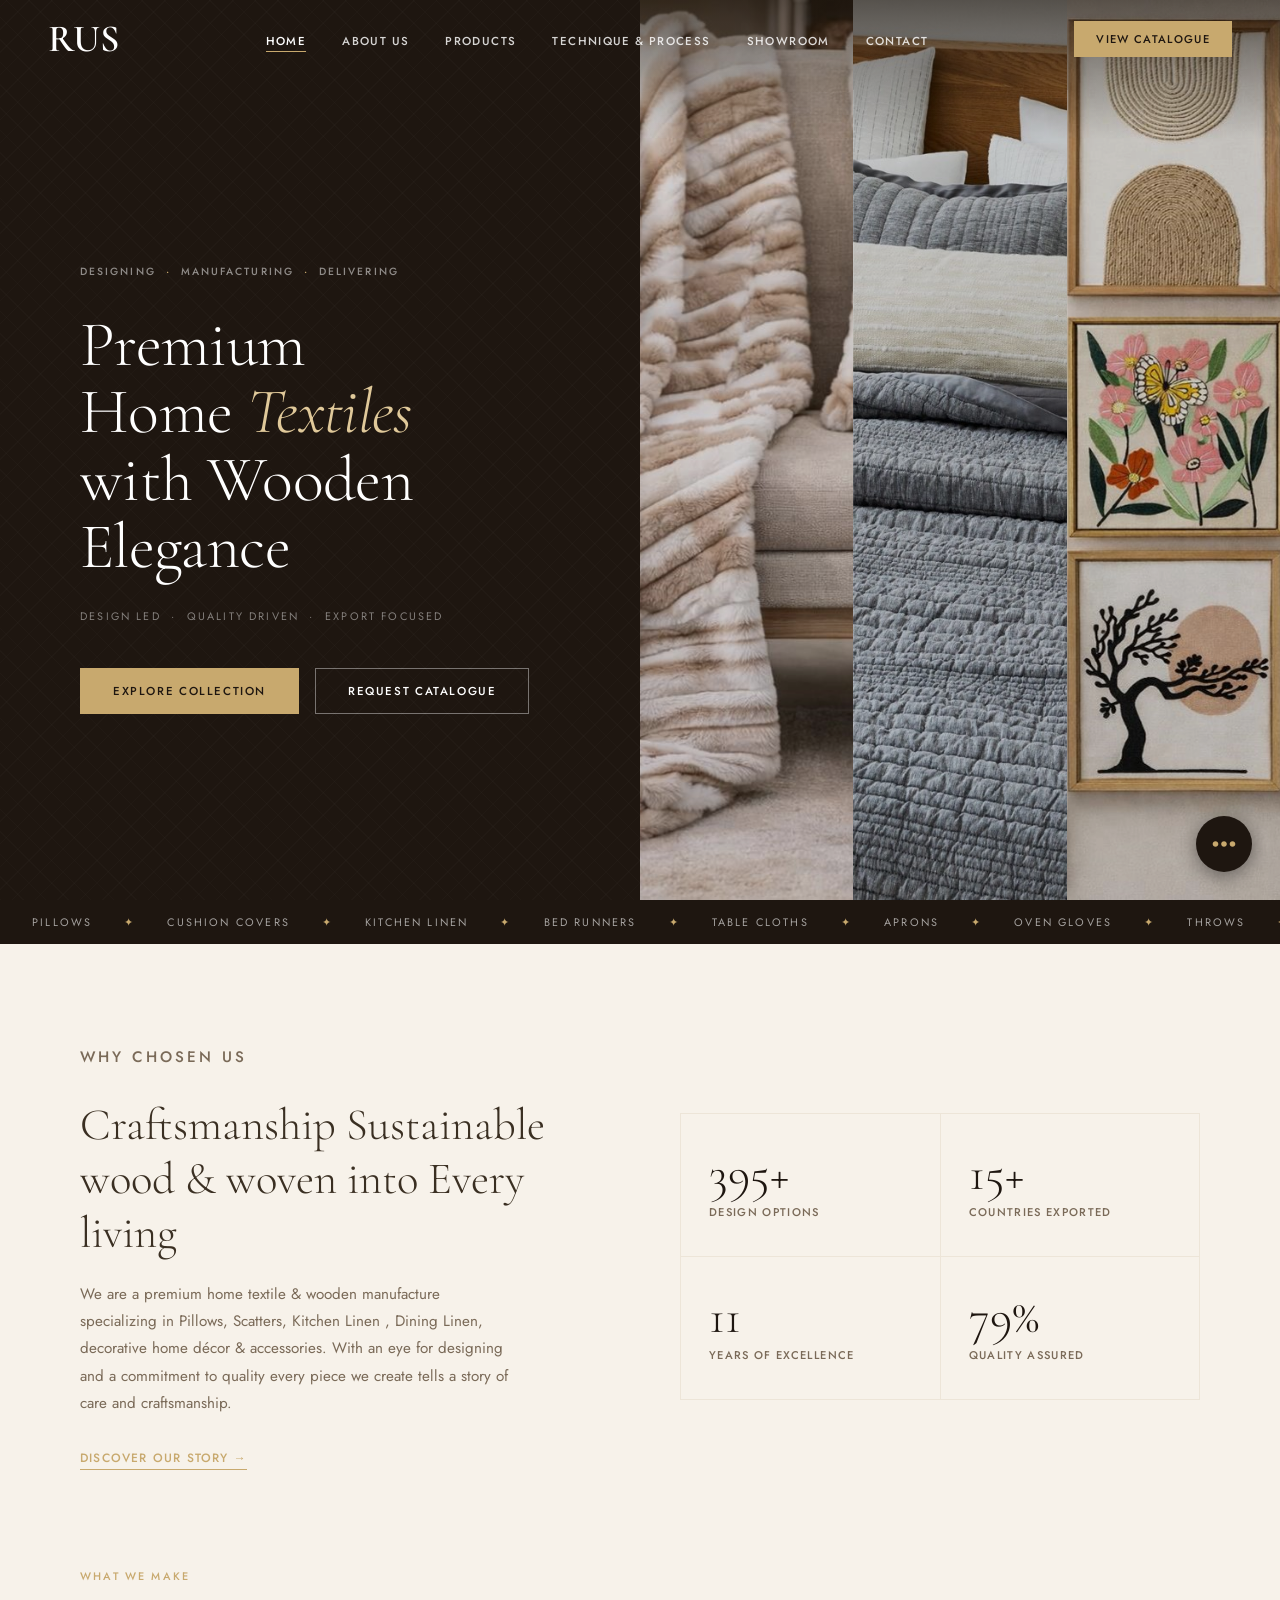
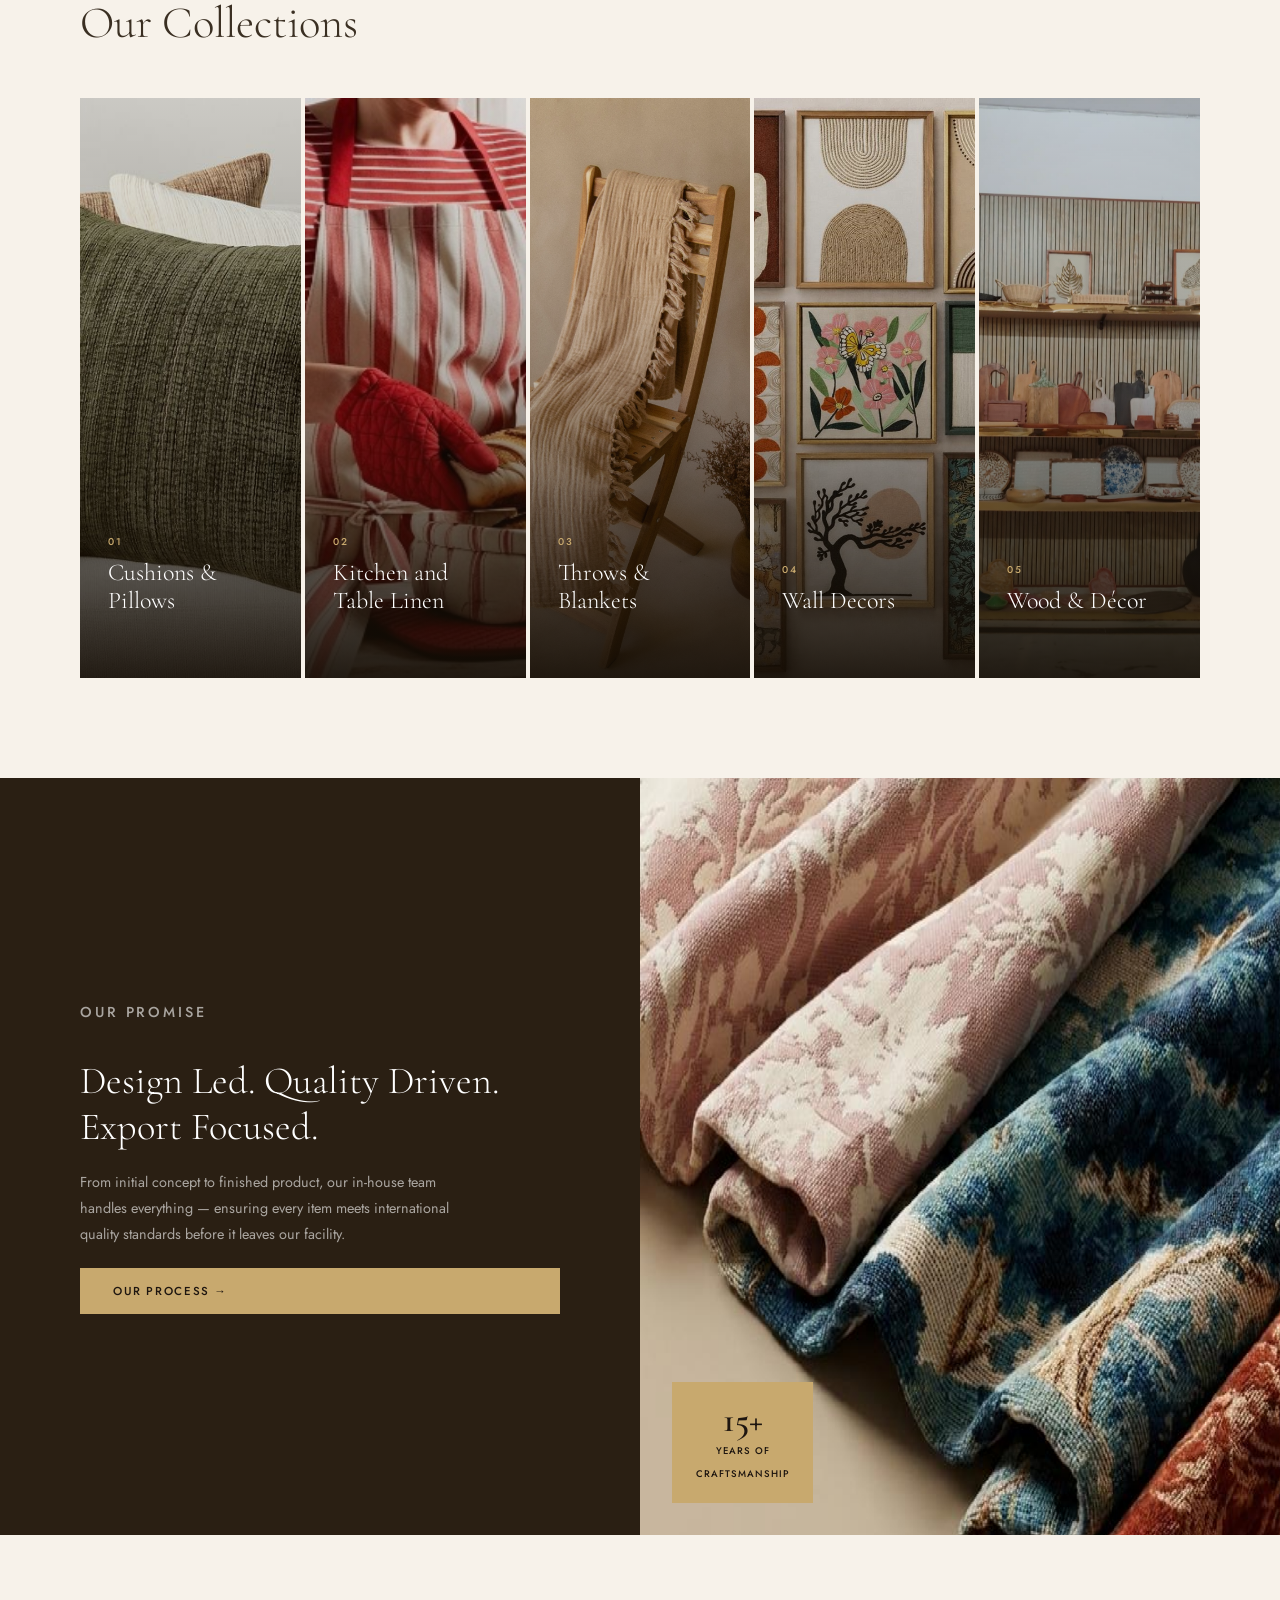
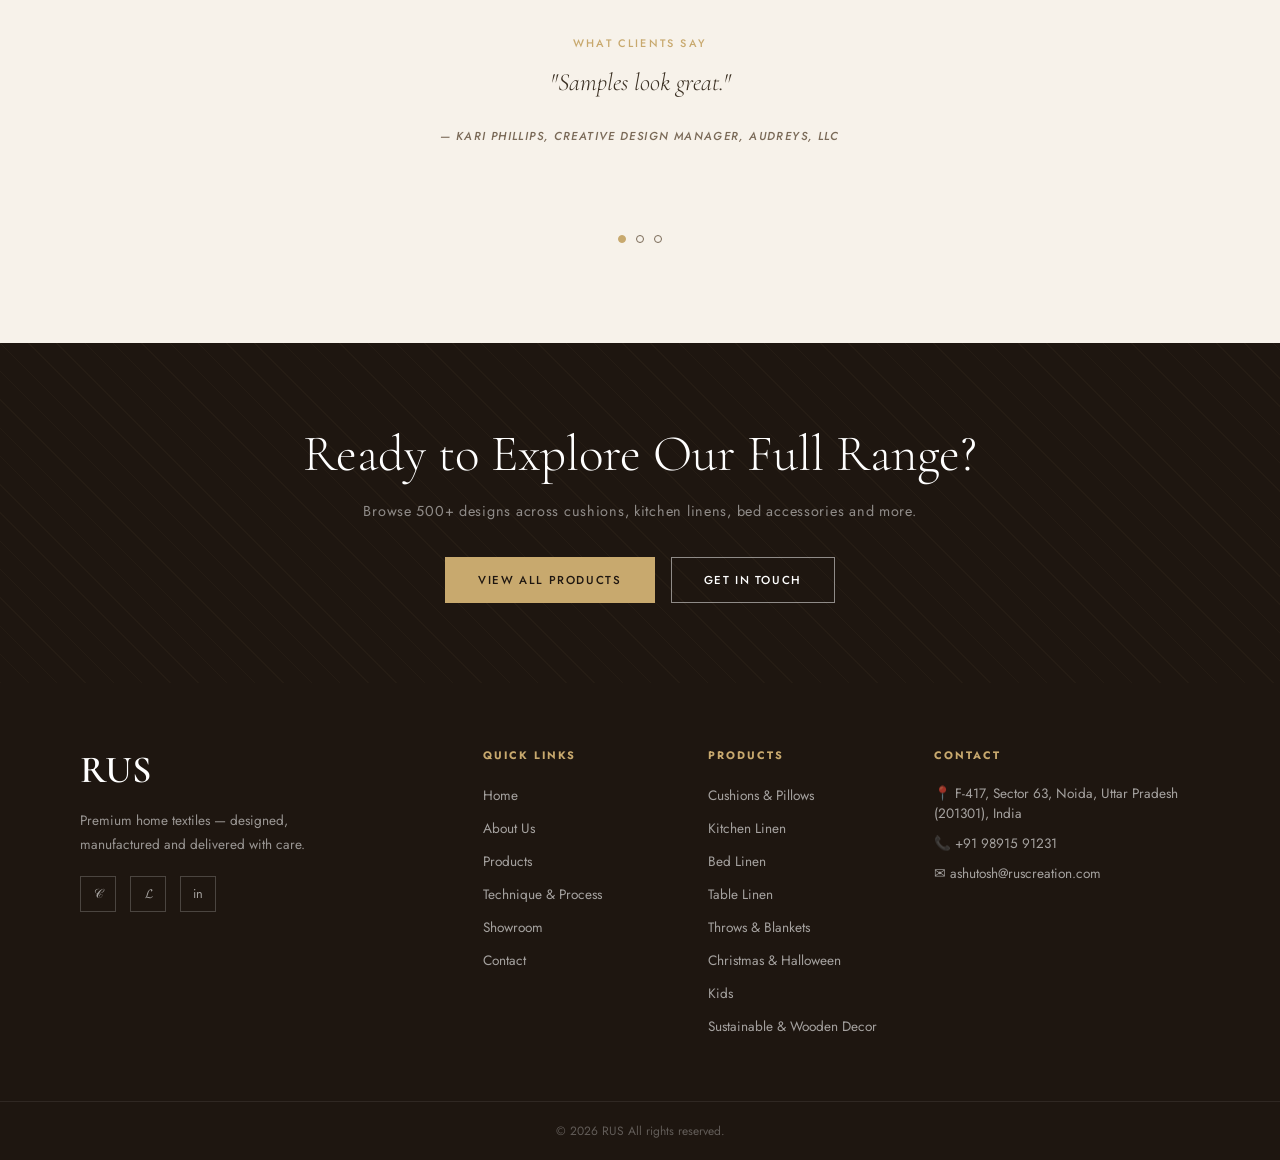
==== commit 66ef93ca: "Apply website revision feedback and add category pages Home: brighter hero photos with a menu fade, " ====
--- a/index.html
+++ b/index.html
@@ -1,320 +1,320 @@
-<!DOCTYPE html>
-<html lang="en">
-<head>
-  <meta charset="UTF-8" />
-  <meta name="viewport" content="width=device-width, initial-scale=1.0"/>
-  <title>RUS — Premium Home Textiles</title>
-  <link rel="stylesheet" href="css/global.css"/>
-  <link rel="stylesheet" href="css/home.css"/>
-  <link rel="preconnect" href="https://fonts.googleapis.com"/>
-  <link href="https://fonts.googleapis.com/css2?family=Cormorant+Garamond:ital,wght@0,300;0,400;0,600;1,300;1,400&family=Jost:wght@300;400;500;600&display=swap" rel="stylesheet"/>
-</head>
-<body>
-
-  <!-- NAV -->
-  <nav class="navbar" id="navbar">
-    <div class="nav-logo">
-      <span class="logo-letter">RUS</span>
-    </div>
-    <ul class="nav-links">
-      <li><a href="index.html" class="active">Home</a></li>
-      <li><a href="about.html">About Us</a></li>
-      <li><a href="products.html">Products</a></li>
-      <li><a href="techniques.html">Techniques</a></li>
-      <li><a href="showroom.html">Showroom</a></li>
-      <li><a href="contact.html">Contact</a></li>
-    </ul>
-    <a href="products.html" class="nav-cta">View Catalogue</a>
-    <button class="hamburger" id="hamburger">&#9776;</button>
-  </nav>
-
-  <!-- MOBILE MENU -->
-  <div class="mobile-menu" id="mobileMenu">
-    <button class="close-menu" id="closeMenu">&times;</button>
-    <ul>
-      <li><a href="index.html">Home</a></li>
-      <li><a href="about.html">About Us</a></li>
-      <li><a href="products.html">Products</a></li>
-      <li><a href="techniques.html">Techniques</a></li>
-      <li><a href="showroom.html">Showroom</a></li>
-      <li><a href="contact.html">Contact</a></li>
-    </ul>
-  </div>
-
-  <!-- HERO -->
-  <section class="hero">
-    <div class="hero-left">
-      <div class="hero-eyebrow">
-        <span>Designing</span><span class="dot">·</span>
-        <span>Manufacturing</span><span class="dot">·</span>
-        <span>Delivering</span>
-      </div>
-      <h1 class="hero-title">
-        Premium<br/>
-        Home <em>Textiles</em><br/>
-        with Wooden<br/>
-        Elegance
-      </h1>
-      <p class="hero-sub">Design Led &nbsp;·&nbsp; Quality Driven &nbsp;·&nbsp; Export Focused</p>
-      <div class="hero-btns">
-        <a href="products.html" class="btn-primary">Explore Collection</a>
-        <a href="contact.html" class="btn-outline">Request Catalogue</a>
-      </div>
-    </div>
-    <div class="hero-right">
-      <div class="hero-panels">
-        <div class="hero-panel panel-1">
-          <img src="Images/Product Images/Throws & Scatter/Display Image.jpg" alt="Luxury Living Room"/>
-          <div class="panel-label">Living Collection</div>
-        </div>
-        <div class="hero-panel panel-2">
-          <img src="Images/Product Images/bedding/Display.jpg" alt="Bedroom Linen"/>
-          <div class="panel-label">Bed Linen</div>
-        </div>
-        <div class="hero-panel panel-3">
-          <img src="Images/Home Collections/Wall Art Gallery.jpg" alt="Wall Decor Collection"/>
-          <div class="panel-label">Wall Decors</div>
-        </div>
-      </div>
-    </div>
-  </section>
-
-  <!-- MARQUEE STRIP -->
-  <div class="marquee-strip">
-    <div class="marquee-track">
-      <span>Pillows</span><span class="sep">✦</span>
-      <span>Cushion Covers</span><span class="sep">✦</span>
-      <span>Kitchen Linen</span><span class="sep">✦</span>
-      <span>Bed Runners</span><span class="sep">✦</span>
-      <span>Table Cloths</span><span class="sep">✦</span>
-      <span>Aprons</span><span class="sep">✦</span>
-      <span>Oven Gloves</span><span class="sep">✦</span>
-      <span>Throws</span><span class="sep">✦</span>
-      <span>Pillows</span><span class="sep">✦</span>
-      <span>Cushion Covers</span><span class="sep">✦</span>
-      <span>Kitchen Linen</span><span class="sep">✦</span>
-      <span>Bed Runners</span><span class="sep">✦</span>
-      <span>Table Cloths</span><span class="sep">✦</span>
-      <span>Aprons</span><span class="sep">✦</span>
-      <span>Oven Gloves</span><span class="sep">✦</span>
-      <span>Throws</span><span class="sep">✦</span>
-    </div>
-  </div>
-
-  <!-- INTRO SECTION -->
-  <section class="intro-section">
-    <div class="intro-text">
-      <p class="section-eyebrow">Why Chosen Us</p>
-      <h2>Craftsmanship Sustainable wood & woven into Every living</h2>
-      <p>We are a premium home textile & wooden manufacture specializing in Pillows, Scatters, Kitchen Linen , Dining Linen, decorative home décor & accessories. With an eye for designing and a commitment to quality every piece we create tells a story of care and craftsmanship.</p>
-      <a href="about.html" class="text-link">Discover Our Story &rarr;</a>
-    </div>
-    <div class="intro-stats">
-      <div class="stat">
-        <span class="stat-num">500+</span>
-        <span class="stat-label">Design Options</span>
-      </div>
-      <div class="stat">
-        <span class="stat-num">20+</span>
-        <span class="stat-label">Countries Exported</span>
-      </div>
-      <div class="stat">
-        <span class="stat-num">15</span>
-        <span class="stat-label">Years of Excellence</span>
-      </div>
-      <div class="stat">
-        <span class="stat-num">100%</span>
-        <span class="stat-label">Quality Assured</span>
-      </div>
-    </div>
-  </section>
-
-  <!-- PRODUCT CATEGORIES — HOVER EXPAND -->
-  <section class="categories-section">
-    <div class="section-header">
-      <p class="section-eyebrow">What We Make</p>
-      <h2>Our Collections</h2>
-    </div>
-    <div class="categories-grid">
-
-      <div class="cat-item" style="--bg:url('../Images/Home Collections/Cushions & Pillows.png')">
-        <div class="cat-overlay"></div>
-        <div class="cat-content">
-          <span class="cat-num">01</span>
-          <h3>Cushions &amp; Pillows</h3>
-          <p>Decorative throw pillows, scatter cushions, floor cushions — in linen, cotton, velvet &amp; more.</p>
-          <a href="products.html" class="cat-link">Explore &rarr;</a>
-        </div>
-      </div>
-
-      <div class="cat-item" style="--bg:url('../Images/Home Collections/Kitchen Linens.jpeg')">
-        <div class="cat-overlay"></div>
-        <div class="cat-content">
-          <span class="cat-num">02</span>
-          <h3>Kitchen and Table Linen</h3>
-          <p>Aprons, oven gloves, kitchen towels, pot holders — functional yet beautifully designed.</p>
-          <a href="products.html" class="cat-link">Explore &rarr;</a>
-        </div>
-      </div>
-
-      <div class="cat-item" style="--bg:url('../Images/Home Collections/Wall Art Gallery.jpg')">
-        <div class="cat-overlay"></div>
-        <div class="cat-content">
-          <span class="cat-num">03</span>
-          <h3>Wall Decors</h3>
-          <p>Embroidered wall art, framed textiles and hangings — handcrafted pieces that add character to any space.</p>
-          <a href="products.html" class="cat-link">Explore &rarr;</a>
-        </div>
-      </div>
-
-      <div class="cat-item" style="--bg:url('../Images/Home Collections/Table Linens.jpeg')">
-        <div class="cat-overlay"></div>
-        <div class="cat-content">
-          <span class="cat-num">04</span>
-          <h3>Table Linen</h3>
-          <p>Tablecloths, placemats, napkins, and table runners — perfect for home and hospitality.</p>
-          <a href="products.html" class="cat-link">Explore &rarr;</a>
-        </div>
-      </div>
-
-      <div class="cat-item" style="--bg:url('../Images/Home Collections/Throws & Blankets.jpeg')">
-        <div class="cat-overlay"></div>
-        <div class="cat-content">
-          <span class="cat-num">05</span>
-          <h3>Throws &amp; Blankets</h3>
-          <p>Woven throws, cotton blankets, knitted covers — warmth with style for every season.</p>
-          <a href="products.html" class="cat-link">Explore &rarr;</a>
-        </div>
-      </div>
-
-    </div>
-  </section>
-
-  <!-- FEATURE BANNER -->
-  <section class="feature-banner">
-    <div class="feature-text">
-      <p class="section-eyebrow">Our Promise</p>
-      <h2>Design Led. Quality Driven. Export Focused.</h2>
-      <p>From initial concept to finished product, our in-house team handles everything — ensuring every item meets international quality standards before it leaves our facility.</p>
-      <a href="techniques.html" class="btn-primary">Our Process &rarr;</a>
-    </div>
-    <div class="feature-image">
-      <img src="Images/Home Collections/Fabric Craftsmanship.png" alt="Fabric Craftsmanship"/>
-      <div class="feature-badge">
-        <span>15+</span>
-        <small>Years of<br/>Craftsmanship</small>
-      </div>
-    </div>
-  </section>
-
-  <!-- TESTIMONIAL -->
-  <section class="testimonial-section">
-    <div class="testimonial-inner">
-      <p class="section-eyebrow">What Clients Say</p>
-      <div class="testimonial-slider" id="testimonialSlider">
-        <div class="testimonial active">
-          <blockquote>"Samples look great."</blockquote>
-          <cite>— Kari Phillips, Creative Design Manager, Audreys, LLC</cite>
-        </div>
-        <div class="testimonial">
-          <blockquote>"Samples looks very nice."</blockquote>
-          <cite>— Leslie Walton, Artist / Designer</cite>
-        </div>
-        <div class="testimonial">
-          <blockquote>"The samples exceeded our expectations — beautiful craftsmanship, true to the swatches, and delivered right on schedule. Looking forward to placing our first bulk order."</blockquote>
-          <cite>— Michael Chen, Buyer, Coastal Living Interiors</cite>
-        </div>
-      </div>
-      <div class="testimonial-dots" id="testimonialDots">
-        <button class="tdot active" data-i="0"></button>
-        <button class="tdot" data-i="1"></button>
-        <button class="tdot" data-i="2"></button>
-      </div>
-    </div>
-  </section>
-
-  <!-- CTA BAND -->
-  <section class="cta-band">
-    <h2>Ready to Explore Our Full Range?</h2>
-    <p>Browse 500+ designs across cushions, kitchen linens, bed accessories and more.</p>
-    <div class="cta-band-btns">
-      <a href="products.html" class="btn-primary">View All Products</a>
-      <a href="contact.html" class="btn-outline-light">Get in Touch</a>
-    </div>
-  </section>
-
-  <!-- FOOTER -->
-  <footer class="footer">
-    <div class="footer-top">
-      <div class="footer-brand">
-        <div class="nav-logo"><span class="logo-letter">RUS</span></div>
-        <p>Premium home textiles — designed, manufactured and delivered with care.</p>
-        <div class="footer-socials">
-          <a href="#">&#119966;</a>
-          <a href="#">&#120027;</a>
-          <a href="#">in</a>
-        </div>
-      </div>
-      <div class="footer-links">
-        <h4>Quick Links</h4>
-        <ul>
-          <li><a href="index.html">Home</a></li>
-          <li><a href="about.html">About Us</a></li>
-          <li><a href="products.html">Products</a></li>
-          <li><a href="techniques.html">Techniques</a></li>
-          <li><a href="showroom.html">Showroom</a></li>
-          <li><a href="contact.html">Contact</a></li>
-        </ul>
-      </div>
-      <div class="footer-links">
-        <h4>Products</h4>
-        <ul>
-          <li><a href="products.html">Cushions &amp; Pillows</a></li>
-          <li><a href="products.html">Kitchen Linen</a></li>
-          <li><a href="products.html">Bed Linen</a></li>
-          <li><a href="products.html">Table Linen</a></li>
-          <li><a href="products.html">Throws &amp; Blankets</a></li>
-          <li><a href="products.html">Christmas & Hallowen</a></li>
-          <li><a href="products.html">Kids</a></li>
-          <li><a href="products.html">Sustainable &amp; Wooden Decor</a></li>
-        </ul>
-      </div>
-      <div class="footer-contact">
-        <h4>Contact</h4>
-        <p>📍 F-417, Sector 63, Noida, Uttar Pradesh (201301), India</p>
-        <p>📞 +91 98915 91231</p>
-        <p>✉ ashutosh@ruscreation.com</p>
-      </div>
-    </div>
-    <div class="footer-bottom">
-      <p>&copy; 2026 RUS All rights reserved.</p>
-    </div>
-  </footer>
-
-  <!-- WHATSAPP FLOAT -->
-  <!-- SOCIAL FAB: Telegram trigger -> Gmail / WhatsApp / LinkedIn -->
-  <div class="social-fab" id="socialFab">
-    <div class="social-fab-menu">
-      <a href="https://www.instagram.com/ruscreation_2016" class="fab-item fab-instagram" target="_blank" rel="noopener" aria-label="Instagram">
-        <svg viewBox="0 0 24 24" fill="white" width="20" height="20"><path d="M12 2.163c3.204 0 3.584.012 4.85.07 3.252.148 4.771 1.691 4.919 4.919.058 1.265.069 1.645.069 4.849 0 3.205-.012 3.584-.069 4.849-.149 3.225-1.664 4.771-4.919 4.919-1.266.058-1.644.07-4.85.07-3.204 0-3.584-.012-4.849-.07-3.26-.149-4.771-1.699-4.919-4.92-.058-1.265-.07-1.644-.07-4.849 0-3.204.013-3.583.07-4.849.149-3.227 1.664-4.771 4.919-4.919 1.266-.057 1.645-.069 4.849-.069zm0-2.163c-3.259 0-3.667.014-4.947.072-4.358.2-6.78 2.618-6.98 6.98-.059 1.281-.073 1.689-.073 4.948 0 3.259.014 3.668.072 4.948.2 4.358 2.618 6.78 6.98 6.98 1.281.058 1.689.072 4.948.072 3.259 0 3.668-.014 4.948-.072 4.354-.2 6.782-2.618 6.979-6.98.059-1.28.073-1.689.073-4.948 0-3.259-.014-3.667-.072-4.947-.196-4.354-2.617-6.78-6.979-6.98-1.281-.059-1.69-.073-4.949-.073zm0 5.838c-3.403 0-6.162 2.759-6.162 6.162s2.759 6.163 6.162 6.163 6.162-2.759 6.162-6.163c0-3.403-2.759-6.162-6.162-6.162zm0 10.162c-2.209 0-4-1.79-4-4 0-2.209 1.791-4 4-4s4 1.791 4 4c0 2.21-1.791 4-4 4zm6.406-11.845c-.796 0-1.441.645-1.441 1.44s.645 1.44 1.441 1.44c.795 0 1.439-.645 1.439-1.44s-.644-1.44-1.439-1.44z"/></svg>
-      </a>
-      <a href="https://www.linkedin.com/in/ashutosh-singh-8ba679374" class="fab-item fab-linkedin" target="_blank" rel="noopener" aria-label="LinkedIn">
-        <svg viewBox="0 0 24 24" fill="white" width="20" height="20"><path d="M20.447 20.452h-3.554v-5.569c0-1.328-.027-3.037-1.852-3.037-1.853 0-2.136 1.445-2.136 2.939v5.667H9.351V9h3.414v1.561h.046c.477-.9 1.637-1.85 3.37-1.85 3.601 0 4.267 2.37 4.267 5.455v6.286zM5.337 7.433c-1.144 0-2.063-.926-2.063-2.065 0-1.138.92-2.063 2.063-2.063 1.14 0 2.064.925 2.064 2.063 0 1.139-.925 2.065-2.064 2.065zM7.119 20.452H3.555V9h3.564v11.452z"/></svg>
-      </a>
-      <a href="https://wa.me/9891591231" class="fab-item fab-whatsapp" target="_blank" rel="noopener" aria-label="WhatsApp">
-        <svg viewBox="0 0 24 24" fill="white" width="22" height="22"><path d="M17.472 14.382c-.297-.149-1.758-.867-2.03-.967-.273-.099-.471-.148-.67.15-.197.297-.767.966-.94 1.164-.173.199-.347.223-.644.075-.297-.15-1.255-.463-2.39-1.475-.883-.788-1.48-1.761-1.653-2.059-.173-.297-.018-.458.13-.606.134-.133.298-.347.446-.52.149-.174.198-.298.298-.497.099-.198.05-.371-.025-.52-.075-.149-.669-1.612-.916-2.207-.242-.579-.487-.5-.669-.51-.173-.008-.371-.01-.57-.01-.198 0-.52.074-.792.372-.272.297-1.04 1.016-1.04 2.479 0 1.462 1.065 2.875 1.213 3.074.149.198 2.096 3.2 5.077 4.487.709.306 1.262.489 1.694.625.712.227 1.36.195 1.871.118.571-.085 1.758-.719 2.006-1.413.248-.694.248-1.289.173-1.413-.074-.124-.272-.198-.57-.347z"/><path d="M12 0C5.373 0 0 5.373 0 12c0 2.125.557 4.126 1.532 5.862L.057 23.944l6.204-1.527A11.95 11.95 0 0012 24c6.627 0 12-5.373 12-12S18.627 0 12 0zm0 21.9a9.9 9.9 0 01-5.032-1.374l-.361-.214-3.739.979.998-3.648-.235-.374A9.86 9.86 0 012.1 12c0-5.468 4.432-9.9 9.9-9.9 5.467 0 9.9 4.432 9.9 9.9 0 5.467-4.433 9.9-9.9 9.9z"/></svg>
-      </a>
-      <a href="mailto:ashutosh@ruscreation.com" class="fab-item fab-gmail" target="_blank" rel="noopener" aria-label="Email">
-        <svg viewBox="0 0 48 48" width="24" height="24"><path fill="#4caf50" d="M45,16.2l-5,2.75l-5,4.75L35,40h7c1.657,0,3-1.343,3-3V16.2z"/><path fill="#1e88e5" d="M3,16.2l3.614,1.71L13,23.7V40H6c-1.657,0-3-1.343-3-3V16.2z"/><polygon fill="#e53935" points="35,11.2 24,19.45 13,11.2 12,17 24,26 36,17"/><path fill="#c62828" d="M3,12.298V16.2l10,7.5v-12.5l-2.505-1.928C8.905,7.85,3,9.552,3,12.298z"/><path fill="#fbc02d" d="M45,12.298V16.2l-10,7.5v-12.5l2.505-1.928C39.995,7.85,45,9.552,45,12.298z"/></svg>
-      </a>
-    </div>
-    <button type="button" class="fab-toggle" id="fabToggle" aria-label="Contact us">
-      <svg class="fab-icon-open" viewBox="0 0 24 24" fill="#c8a96e" width="34" height="34"><path d="M6 10c-1.1 0-2 .9-2 2s.9 2 2 2 2-.9 2-2-.9-2-2-2zm12 0c-1.1 0-2 .9-2 2s.9 2 2 2 2-.9 2-2-.9-2-2-2zm-6 0c-1.1 0-2 .9-2 2s.9 2 2 2 2-.9 2-2-.9-2-2-2z"/></svg>
-      <svg class="fab-icon-close" viewBox="0 0 24 24" fill="#c8a96e" width="22" height="22"><path d="M18.3 5.71a1 1 0 0 0-1.41 0L12 10.59 7.11 5.7A1 1 0 0 0 5.7 7.11L10.59 12 5.7 16.89a1 1 0 1 0 1.41 1.41L12 13.41l4.89 4.89a1 1 0 0 0 1.41-1.41L13.41 12l4.89-4.89a1 1 0 0 0 0-1.4z"/></svg>
-    </button>
-  </div>
-
-  <script src="js/global.js"></script>
-  <script src="js/home.js"></script>
-</body>
-</html>
+<!DOCTYPE html>
+<html lang="en">
+<head>
+  <meta charset="UTF-8" />
+  <meta name="viewport" content="width=device-width, initial-scale=1.0"/>
+  <title>RUS — Premium Home Textiles</title>
+  <link rel="stylesheet" href="css/global.css"/>
+  <link rel="stylesheet" href="css/home.css"/>
+  <link rel="preconnect" href="https://fonts.googleapis.com"/>
+  <link href="https://fonts.googleapis.com/css2?family=Cormorant+Garamond:ital,wght@0,300;0,400;0,600;1,300;1,400&family=Jost:wght@300;400;500;600&display=swap" rel="stylesheet"/>
+</head>
+<body>
+
+  <!-- NAV -->
+  <nav class="navbar" id="navbar">
+    <div class="nav-logo">
+      <span class="logo-letter">RUS</span>
+    </div>
+    <ul class="nav-links">
+      <li><a href="index.html" class="active">Home</a></li>
+      <li><a href="about.html">About Us</a></li>
+      <li><a href="products.html">Products</a></li>
+      <li><a href="techniques.html">Technique &amp; Process</a></li>
+      <li><a href="showroom.html">Showroom</a></li>
+      <li><a href="contact.html">Contact</a></li>
+    </ul>
+    <a href="products.html" class="nav-cta">View Catalogue</a>
+    <button class="hamburger" id="hamburger">&#9776;</button>
+  </nav>
+
+  <!-- MOBILE MENU -->
+  <div class="mobile-menu" id="mobileMenu">
+    <button class="close-menu" id="closeMenu">&times;</button>
+    <ul>
+      <li><a href="index.html">Home</a></li>
+      <li><a href="about.html">About Us</a></li>
+      <li><a href="products.html">Products</a></li>
+      <li><a href="techniques.html">Technique &amp; Process</a></li>
+      <li><a href="showroom.html">Showroom</a></li>
+      <li><a href="contact.html">Contact</a></li>
+    </ul>
+  </div>
+
+  <!-- HERO -->
+  <section class="hero">
+    <div class="hero-left">
+      <div class="hero-eyebrow">
+        <span>Designing</span><span class="dot">·</span>
+        <span>Manufacturing</span><span class="dot">·</span>
+        <span>Delivering</span>
+      </div>
+      <h1 class="hero-title">
+        Premium<br/>
+        Home <em>Textiles</em><br/>
+        with Wooden<br/>
+        Elegance
+      </h1>
+      <p class="hero-sub">Design Led &nbsp;·&nbsp; Quality Driven &nbsp;·&nbsp; Export Focused</p>
+      <div class="hero-btns">
+        <a href="products.html" class="btn-primary">Explore Collection</a>
+        <a href="contact.html" class="btn-outline">Request Catalogue</a>
+      </div>
+    </div>
+    <div class="hero-right">
+      <div class="hero-panels">
+        <div class="hero-panel panel-1">
+          <img src="Images/Product Images/Throws & Scatter/Throws & scatter.jpg" alt="Luxury Living Room"/>
+          <div class="panel-label">Living Collection</div>
+        </div>
+        <div class="hero-panel panel-2">
+          <img src="Images/Product Images/bedding/Display.jpg" alt="Bedroom Linen"/>
+          <div class="panel-label">Bed Linen</div>
+        </div>
+        <div class="hero-panel panel-3">
+          <img src="Images/Home Collections/Wall Art Gallery.jpg" alt="Wall Decor Collection"/>
+          <div class="panel-label">Wall Decors</div>
+        </div>
+      </div>
+    </div>
+  </section>
+
+  <!-- MARQUEE STRIP -->
+  <div class="marquee-strip">
+    <div class="marquee-track">
+      <span>Pillows</span><span class="sep">✦</span>
+      <span>Cushion Covers</span><span class="sep">✦</span>
+      <span>Kitchen Linen</span><span class="sep">✦</span>
+      <span>Bed Runners</span><span class="sep">✦</span>
+      <span>Table Cloths</span><span class="sep">✦</span>
+      <span>Aprons</span><span class="sep">✦</span>
+      <span>Oven Gloves</span><span class="sep">✦</span>
+      <span>Throws</span><span class="sep">✦</span>
+      <span>Pillows</span><span class="sep">✦</span>
+      <span>Cushion Covers</span><span class="sep">✦</span>
+      <span>Kitchen Linen</span><span class="sep">✦</span>
+      <span>Bed Runners</span><span class="sep">✦</span>
+      <span>Table Cloths</span><span class="sep">✦</span>
+      <span>Aprons</span><span class="sep">✦</span>
+      <span>Oven Gloves</span><span class="sep">✦</span>
+      <span>Throws</span><span class="sep">✦</span>
+    </div>
+  </div>
+
+  <!-- INTRO SECTION -->
+  <section class="intro-section">
+    <div class="intro-text">
+      <p class="section-eyebrow">Why Chosen Us</p>
+      <h2>Craftsmanship Sustainable wood & woven into Every living</h2>
+      <p>We are a premium home textile & wooden manufacture specializing in Pillows, Scatters, Kitchen Linen , Dining Linen, decorative home décor & accessories. With an eye for designing and a commitment to quality every piece we create tells a story of care and craftsmanship.</p>
+      <a href="about.html" class="text-link">Discover Our Story &rarr;</a>
+    </div>
+    <div class="intro-stats">
+      <div class="stat">
+        <span class="stat-num">500+</span>
+        <span class="stat-label">Design Options</span>
+      </div>
+      <div class="stat">
+        <span class="stat-num">20+</span>
+        <span class="stat-label">Countries Exported</span>
+      </div>
+      <div class="stat">
+        <span class="stat-num">15</span>
+        <span class="stat-label">Years of Excellence</span>
+      </div>
+      <div class="stat">
+        <span class="stat-num">100%</span>
+        <span class="stat-label">Quality Assured</span>
+      </div>
+    </div>
+  </section>
+
+  <!-- PRODUCT CATEGORIES — HOVER EXPAND -->
+  <section class="categories-section">
+    <div class="section-header">
+      <p class="section-eyebrow">What We Make</p>
+      <h2>Our Collections</h2>
+    </div>
+    <div class="categories-grid">
+
+      <div class="cat-item" style="--bg:url('../Images/Home Collections/Cushions & Pillows.png')">
+        <div class="cat-overlay"></div>
+        <div class="cat-content">
+          <span class="cat-num">01</span>
+          <h3>Cushions &amp; Pillows</h3>
+          <p>Decorative throw pillows, scatter cushions, floor cushions — in linen, cotton, velvet &amp; more.</p>
+          <a href="products.html" class="cat-link">Explore &rarr;</a>
+        </div>
+      </div>
+
+      <div class="cat-item" style="--bg:url('../Images/Home Collections/Kitchen Linens.jpeg')">
+        <div class="cat-overlay"></div>
+        <div class="cat-content">
+          <span class="cat-num">02</span>
+          <h3>Kitchen and Table Linen</h3>
+          <p>Aprons, oven gloves, kitchen towels, pot holders — functional yet beautifully designed.</p>
+          <a href="products.html" class="cat-link">Explore &rarr;</a>
+        </div>
+      </div>
+
+      <div class="cat-item" style="--bg:url('../Images/Home Collections/Throws & Blankets.jpeg')">
+        <div class="cat-overlay"></div>
+        <div class="cat-content">
+          <span class="cat-num">03</span>
+          <h3>Throws &amp; Blankets</h3>
+          <p>Woven throws, cotton blankets, knitted covers — warmth with style for every season.</p>
+          <a href="products.html" class="cat-link">Explore &rarr;</a>
+        </div>
+      </div>
+
+      <div class="cat-item" style="--bg:url('../Images/Home Collections/Wall Art Gallery.jpg')">
+        <div class="cat-overlay"></div>
+        <div class="cat-content">
+          <span class="cat-num">04</span>
+          <h3>Wall Decors</h3>
+          <p>Embroidered wall art, framed textiles and hangings — handcrafted pieces that add character to any space.</p>
+          <a href="products.html" class="cat-link">Explore &rarr;</a>
+        </div>
+      </div>
+
+      <div class="cat-item" style="--bg:url('../Images/Home Collections/Wood and Decor.jpg'); --bg-pos:center 62%">
+        <div class="cat-overlay"></div>
+        <div class="cat-content">
+          <span class="cat-num">05</span>
+          <h3>Wood &amp; Décor</h3>
+          <p>Handcrafted wooden servingware, boards, trays and decorative pieces for the modern home.</p>
+          <a href="products.html" class="cat-link">Explore &rarr;</a>
+        </div>
+      </div>
+
+    </div>
+  </section>
+
+  <!-- FEATURE BANNER -->
+  <section class="feature-banner">
+    <div class="feature-text">
+      <p class="section-eyebrow">Our Promise</p>
+      <h2>Design Led. Quality Driven. Export Focused.</h2>
+      <p>From initial concept to finished product, our in-house team handles everything — ensuring every item meets international quality standards before it leaves our facility.</p>
+      <a href="techniques.html" class="btn-primary">Our Process &rarr;</a>
+    </div>
+    <div class="feature-image">
+      <img src="Images/Home Collections/Fabric Craftsmanship.png" alt="Fabric Craftsmanship"/>
+      <div class="feature-badge">
+        <span>15+</span>
+        <small>Years of<br/>Craftsmanship</small>
+      </div>
+    </div>
+  </section>
+
+  <!-- TESTIMONIAL -->
+  <section class="testimonial-section">
+    <div class="testimonial-inner">
+      <p class="section-eyebrow">What Clients Say</p>
+      <div class="testimonial-slider" id="testimonialSlider">
+        <div class="testimonial active">
+          <blockquote>"Samples look great."</blockquote>
+          <cite>— Kari Phillips, Creative Design Manager, Audreys, LLC</cite>
+        </div>
+        <div class="testimonial">
+          <blockquote>"Samples looks very nice."</blockquote>
+          <cite>— Leslie Walton, Artist / Designer</cite>
+        </div>
+        <div class="testimonial">
+          <blockquote>"The samples exceeded our expectations — beautiful craftsmanship, true to the swatches, and delivered right on schedule. Looking forward to placing our first bulk order."</blockquote>
+          <cite>— Michael Chen, Buyer, Coastal Living Interiors</cite>
+        </div>
+      </div>
+      <div class="testimonial-dots" id="testimonialDots">
+        <button class="tdot active" data-i="0"></button>
+        <button class="tdot" data-i="1"></button>
+        <button class="tdot" data-i="2"></button>
+      </div>
+    </div>
+  </section>
+
+  <!-- CTA BAND -->
+  <section class="cta-band">
+    <h2>Ready to Explore Our Full Range?</h2>
+    <p>Browse 500+ designs across cushions, kitchen linens, bed accessories and more.</p>
+    <div class="cta-band-btns">
+      <a href="products.html" class="btn-primary">View All Products</a>
+      <a href="contact.html" class="btn-outline-light">Get in Touch</a>
+    </div>
+  </section>
+
+  <!-- FOOTER -->
+  <footer class="footer">
+    <div class="footer-top">
+      <div class="footer-brand">
+        <div class="nav-logo"><span class="logo-letter">RUS</span></div>
+        <p>Premium home textiles — designed, manufactured and delivered with care.</p>
+        <div class="footer-socials">
+          <a href="#">&#119966;</a>
+          <a href="#">&#120027;</a>
+          <a href="#">in</a>
+        </div>
+      </div>
+      <div class="footer-links">
+        <h4>Quick Links</h4>
+        <ul>
+          <li><a href="index.html">Home</a></li>
+          <li><a href="about.html">About Us</a></li>
+          <li><a href="products.html">Products</a></li>
+          <li><a href="techniques.html">Technique &amp; Process</a></li>
+          <li><a href="showroom.html">Showroom</a></li>
+          <li><a href="contact.html">Contact</a></li>
+        </ul>
+      </div>
+      <div class="footer-links">
+        <h4>Products</h4>
+        <ul>
+          <li><a href="products.html">Cushions &amp; Pillows</a></li>
+          <li><a href="products.html">Kitchen Linen</a></li>
+          <li><a href="products.html">Bed Linen</a></li>
+          <li><a href="products.html">Table Linen</a></li>
+          <li><a href="products.html">Throws &amp; Blankets</a></li>
+          <li><a href="products.html">Christmas &amp; Halloween</a></li>
+          <li><a href="products.html">Kids</a></li>
+          <li><a href="products.html">Sustainable &amp; Wooden Decor</a></li>
+        </ul>
+      </div>
+      <div class="footer-contact">
+        <h4>Contact</h4>
+        <p>📍 F-417, Sector 63, Noida, Uttar Pradesh (201301), India</p>
+        <p>📞 +91 98915 91231</p>
+        <p>✉ ashutosh@ruscreation.com</p>
+      </div>
+    </div>
+    <div class="footer-bottom">
+      <p>&copy; 2026 RUS All rights reserved.</p>
+    </div>
+  </footer>
+
+  <!-- WHATSAPP FLOAT -->
+  <!-- SOCIAL FAB: Telegram trigger -> Gmail / WhatsApp / LinkedIn -->
+  <div class="social-fab" id="socialFab">
+    <div class="social-fab-menu">
+      <a href="https://www.instagram.com/ruscreation_2016" class="fab-item fab-instagram" target="_blank" rel="noopener" aria-label="Instagram">
+        <svg viewBox="0 0 24 24" fill="white" width="20" height="20"><path d="M12 2.163c3.204 0 3.584.012 4.85.07 3.252.148 4.771 1.691 4.919 4.919.058 1.265.069 1.645.069 4.849 0 3.205-.012 3.584-.069 4.849-.149 3.225-1.664 4.771-4.919 4.919-1.266.058-1.644.07-4.85.07-3.204 0-3.584-.012-4.849-.07-3.26-.149-4.771-1.699-4.919-4.92-.058-1.265-.07-1.644-.07-4.849 0-3.204.013-3.583.07-4.849.149-3.227 1.664-4.771 4.919-4.919 1.266-.057 1.645-.069 4.849-.069zm0-2.163c-3.259 0-3.667.014-4.947.072-4.358.2-6.78 2.618-6.98 6.98-.059 1.281-.073 1.689-.073 4.948 0 3.259.014 3.668.072 4.948.2 4.358 2.618 6.78 6.98 6.98 1.281.058 1.689.072 4.948.072 3.259 0 3.668-.014 4.948-.072 4.354-.2 6.782-2.618 6.979-6.98.059-1.28.073-1.689.073-4.948 0-3.259-.014-3.667-.072-4.947-.196-4.354-2.617-6.78-6.979-6.98-1.281-.059-1.69-.073-4.949-.073zm0 5.838c-3.403 0-6.162 2.759-6.162 6.162s2.759 6.163 6.162 6.163 6.162-2.759 6.162-6.163c0-3.403-2.759-6.162-6.162-6.162zm0 10.162c-2.209 0-4-1.79-4-4 0-2.209 1.791-4 4-4s4 1.791 4 4c0 2.21-1.791 4-4 4zm6.406-11.845c-.796 0-1.441.645-1.441 1.44s.645 1.44 1.441 1.44c.795 0 1.439-.645 1.439-1.44s-.644-1.44-1.439-1.44z"/></svg>
+      </a>
+      <a href="https://www.linkedin.com/in/ashutosh-singh-8ba679374" class="fab-item fab-linkedin" target="_blank" rel="noopener" aria-label="LinkedIn">
+        <svg viewBox="0 0 24 24" fill="white" width="20" height="20"><path d="M20.447 20.452h-3.554v-5.569c0-1.328-.027-3.037-1.852-3.037-1.853 0-2.136 1.445-2.136 2.939v5.667H9.351V9h3.414v1.561h.046c.477-.9 1.637-1.85 3.37-1.85 3.601 0 4.267 2.37 4.267 5.455v6.286zM5.337 7.433c-1.144 0-2.063-.926-2.063-2.065 0-1.138.92-2.063 2.063-2.063 1.14 0 2.064.925 2.064 2.063 0 1.139-.925 2.065-2.064 2.065zM7.119 20.452H3.555V9h3.564v11.452z"/></svg>
+      </a>
+      <a href="https://wa.me/9891591231" class="fab-item fab-whatsapp" target="_blank" rel="noopener" aria-label="WhatsApp">
+        <svg viewBox="0 0 24 24" fill="white" width="22" height="22"><path d="M17.472 14.382c-.297-.149-1.758-.867-2.03-.967-.273-.099-.471-.148-.67.15-.197.297-.767.966-.94 1.164-.173.199-.347.223-.644.075-.297-.15-1.255-.463-2.39-1.475-.883-.788-1.48-1.761-1.653-2.059-.173-.297-.018-.458.13-.606.134-.133.298-.347.446-.52.149-.174.198-.298.298-.497.099-.198.05-.371-.025-.52-.075-.149-.669-1.612-.916-2.207-.242-.579-.487-.5-.669-.51-.173-.008-.371-.01-.57-.01-.198 0-.52.074-.792.372-.272.297-1.04 1.016-1.04 2.479 0 1.462 1.065 2.875 1.213 3.074.149.198 2.096 3.2 5.077 4.487.709.306 1.262.489 1.694.625.712.227 1.36.195 1.871.118.571-.085 1.758-.719 2.006-1.413.248-.694.248-1.289.173-1.413-.074-.124-.272-.198-.57-.347z"/><path d="M12 0C5.373 0 0 5.373 0 12c0 2.125.557 4.126 1.532 5.862L.057 23.944l6.204-1.527A11.95 11.95 0 0012 24c6.627 0 12-5.373 12-12S18.627 0 12 0zm0 21.9a9.9 9.9 0 01-5.032-1.374l-.361-.214-3.739.979.998-3.648-.235-.374A9.86 9.86 0 012.1 12c0-5.468 4.432-9.9 9.9-9.9 5.467 0 9.9 4.432 9.9 9.9 0 5.467-4.433 9.9-9.9 9.9z"/></svg>
+      </a>
+      <a href="mailto:ashutosh@ruscreation.com" class="fab-item fab-gmail" target="_blank" rel="noopener" aria-label="Email">
+        <svg viewBox="0 0 48 48" width="24" height="24"><path fill="#4caf50" d="M45,16.2l-5,2.75l-5,4.75L35,40h7c1.657,0,3-1.343,3-3V16.2z"/><path fill="#1e88e5" d="M3,16.2l3.614,1.71L13,23.7V40H6c-1.657,0-3-1.343-3-3V16.2z"/><polygon fill="#e53935" points="35,11.2 24,19.45 13,11.2 12,17 24,26 36,17"/><path fill="#c62828" d="M3,12.298V16.2l10,7.5v-12.5l-2.505-1.928C8.905,7.85,3,9.552,3,12.298z"/><path fill="#fbc02d" d="M45,12.298V16.2l-10,7.5v-12.5l2.505-1.928C39.995,7.85,45,9.552,45,12.298z"/></svg>
+      </a>
+    </div>
+    <button type="button" class="fab-toggle" id="fabToggle" aria-label="Contact us">
+      <svg class="fab-icon-open" viewBox="0 0 24 24" fill="#c8a96e" width="34" height="34"><path d="M6 10c-1.1 0-2 .9-2 2s.9 2 2 2 2-.9 2-2-.9-2-2-2zm12 0c-1.1 0-2 .9-2 2s.9 2 2 2 2-.9 2-2-.9-2-2-2zm-6 0c-1.1 0-2 .9-2 2s.9 2 2 2 2-.9 2-2-.9-2-2-2z"/></svg>
+      <svg class="fab-icon-close" viewBox="0 0 24 24" fill="#c8a96e" width="22" height="22"><path d="M18.3 5.71a1 1 0 0 0-1.41 0L12 10.59 7.11 5.7A1 1 0 0 0 5.7 7.11L10.59 12 5.7 16.89a1 1 0 1 0 1.41 1.41L12 13.41l4.89 4.89a1 1 0 0 0 1.41-1.41L13.41 12l4.89-4.89a1 1 0 0 0 0-1.4z"/></svg>
+    </button>
+  </div>
+
+  <script src="js/global.js"></script>
+  <script src="js/home.js"></script>
+</body>
+</html>
--- a/css/global.css
+++ b/css/global.css
@@ -326,9 +326,11 @@
   transform: translateY(0) scale(1);
   pointer-events: auto;
 }
-.social-fab.open .fab-item:nth-child(3) { transition-delay: 0.05s; }
-.social-fab.open .fab-item:nth-child(2) { transition-delay: 0.1s; }
-.social-fab.open .fab-item:nth-child(1) { transition-delay: 0.15s; }
+.social-fab.open .fab-item:nth-child(4) { transition-delay: 0.05s; }
+.social-fab.open .fab-item:nth-child(3) { transition-delay: 0.1s; }
+.social-fab.open .fab-item:nth-child(2) { transition-delay: 0.15s; }
+.social-fab.open .fab-item:nth-child(1) { transition-delay: 0.2s; }
+.fab-instagram { background: linear-gradient(45deg, #f9ce34, #ee2a7b 42%, #6228d7 85%); }
 .fab-linkedin { background: #0a66c2; }
 .fab-whatsapp { background: #25d366; }
 .fab-gmail { background: #ffffff; }
@@ -366,7 +368,7 @@
   position: absolute;
   inset: 0;
   background-size: cover;
-  background-position: center;
+  background-position: center top;
   opacity: 0.25;
 }
 .page-hero-content { position: relative; z-index: 1; }
--- a/css/home.css
+++ b/css/home.css
@@ -93,6 +93,15 @@
   position: relative;
   overflow: hidden;
 }
+.hero-right::before {
+  content: '';
+  position: absolute;
+  top: 0; left: 0; right: 0;
+  height: 140px;
+  background: linear-gradient(to bottom, rgba(20, 13, 5, 0.6), rgba(20, 13, 5, 0));
+  z-index: 2;
+  pointer-events: none;
+}
 
 .hero-panels {
   display: flex;
@@ -113,7 +122,7 @@
   width: 100%;
   object-fit: cover;
   transition: transform 0.7s cubic-bezier(0.25, 0.46, 0.45, 0.94);
-  filter: brightness(0.6);
+  filter: brightness(0.85);
 }
 
 .hero-panel:hover {
@@ -122,27 +131,28 @@
 
 .hero-panel:hover img {
   transform: scale(1.04);
-  filter: brightness(0.75);
+  filter: brightness(1);
 }
 
 .panel-label {
   position: absolute;
-  bottom: 64px;
+  top: 50%;
   left: 0; right: 0;
   text-align: center;
   font-family: var(--ff-display);
   font-size: 1.5rem;
-  font-weight: 700;
+  font-weight: 900;
+  -webkit-text-stroke: 0.7px rgba(255,255,255,0.9);
   color: var(--white);
   letter-spacing: 0.05em;
   opacity: 0;
-  transform: translateY(10px);
+  transform: translateY(calc(-50% + 10px));
   transition: opacity 0.4s, transform 0.4s;
   white-space: nowrap;
 }
 .hero-panel:hover .panel-label {
-  opacity: 0.85;
-  transform: translateY(0);
+  opacity: 0.5;
+  transform: translateY(-50%);
 }
 
 /* Divider lines between panels */
@@ -249,7 +259,7 @@
   cursor: pointer;
   background-image: var(--bg);
   background-size: cover;
-  background-position: center;
+  background-position: var(--bg-pos, center);
   transition: flex 0.65s cubic-bezier(0.25, 0.46, 0.45, 0.94);
 }
 
@@ -299,9 +309,7 @@
   font-size: 1.5rem;
   font-weight: 300;
   color: var(--white);
-  white-space: nowrap;
-  overflow: hidden;
-  text-overflow: ellipsis;
+  line-height: 1.15;
   margin-bottom: 0;
   transition: margin 0.4s;
 }
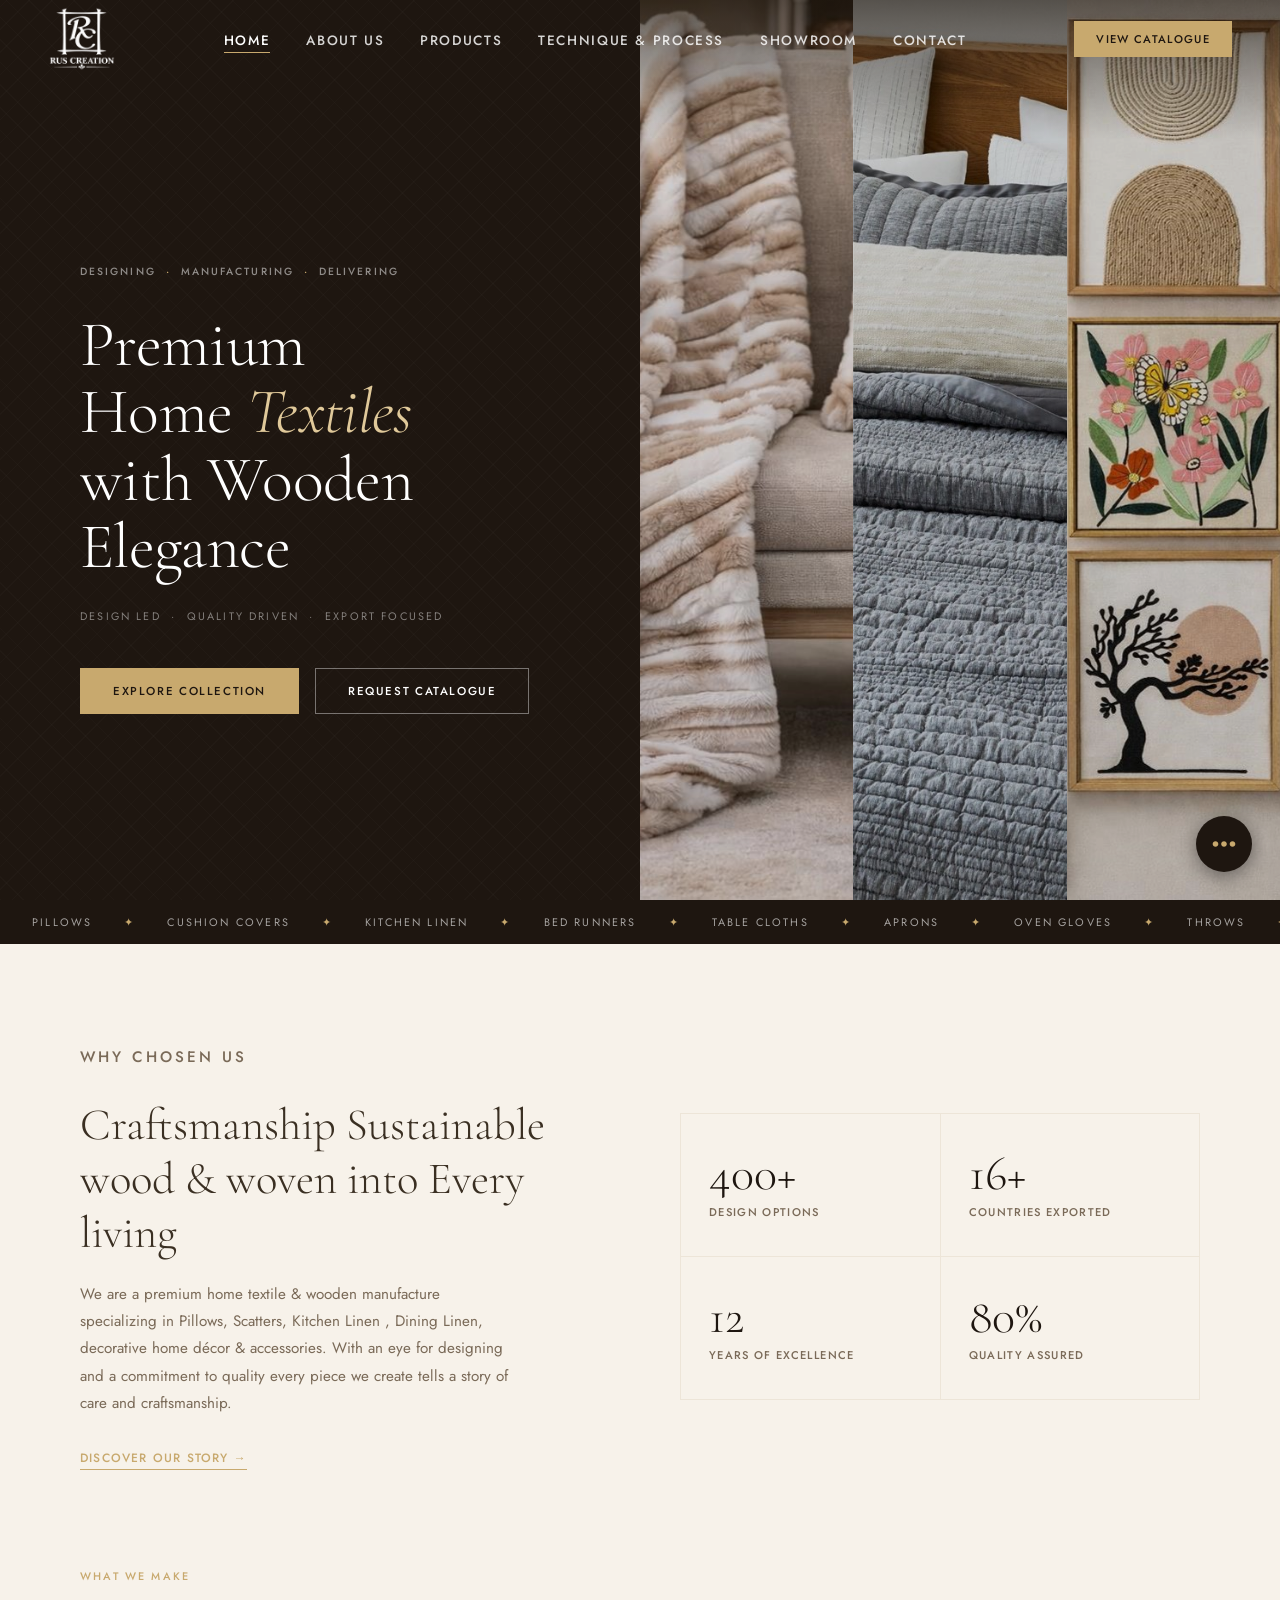
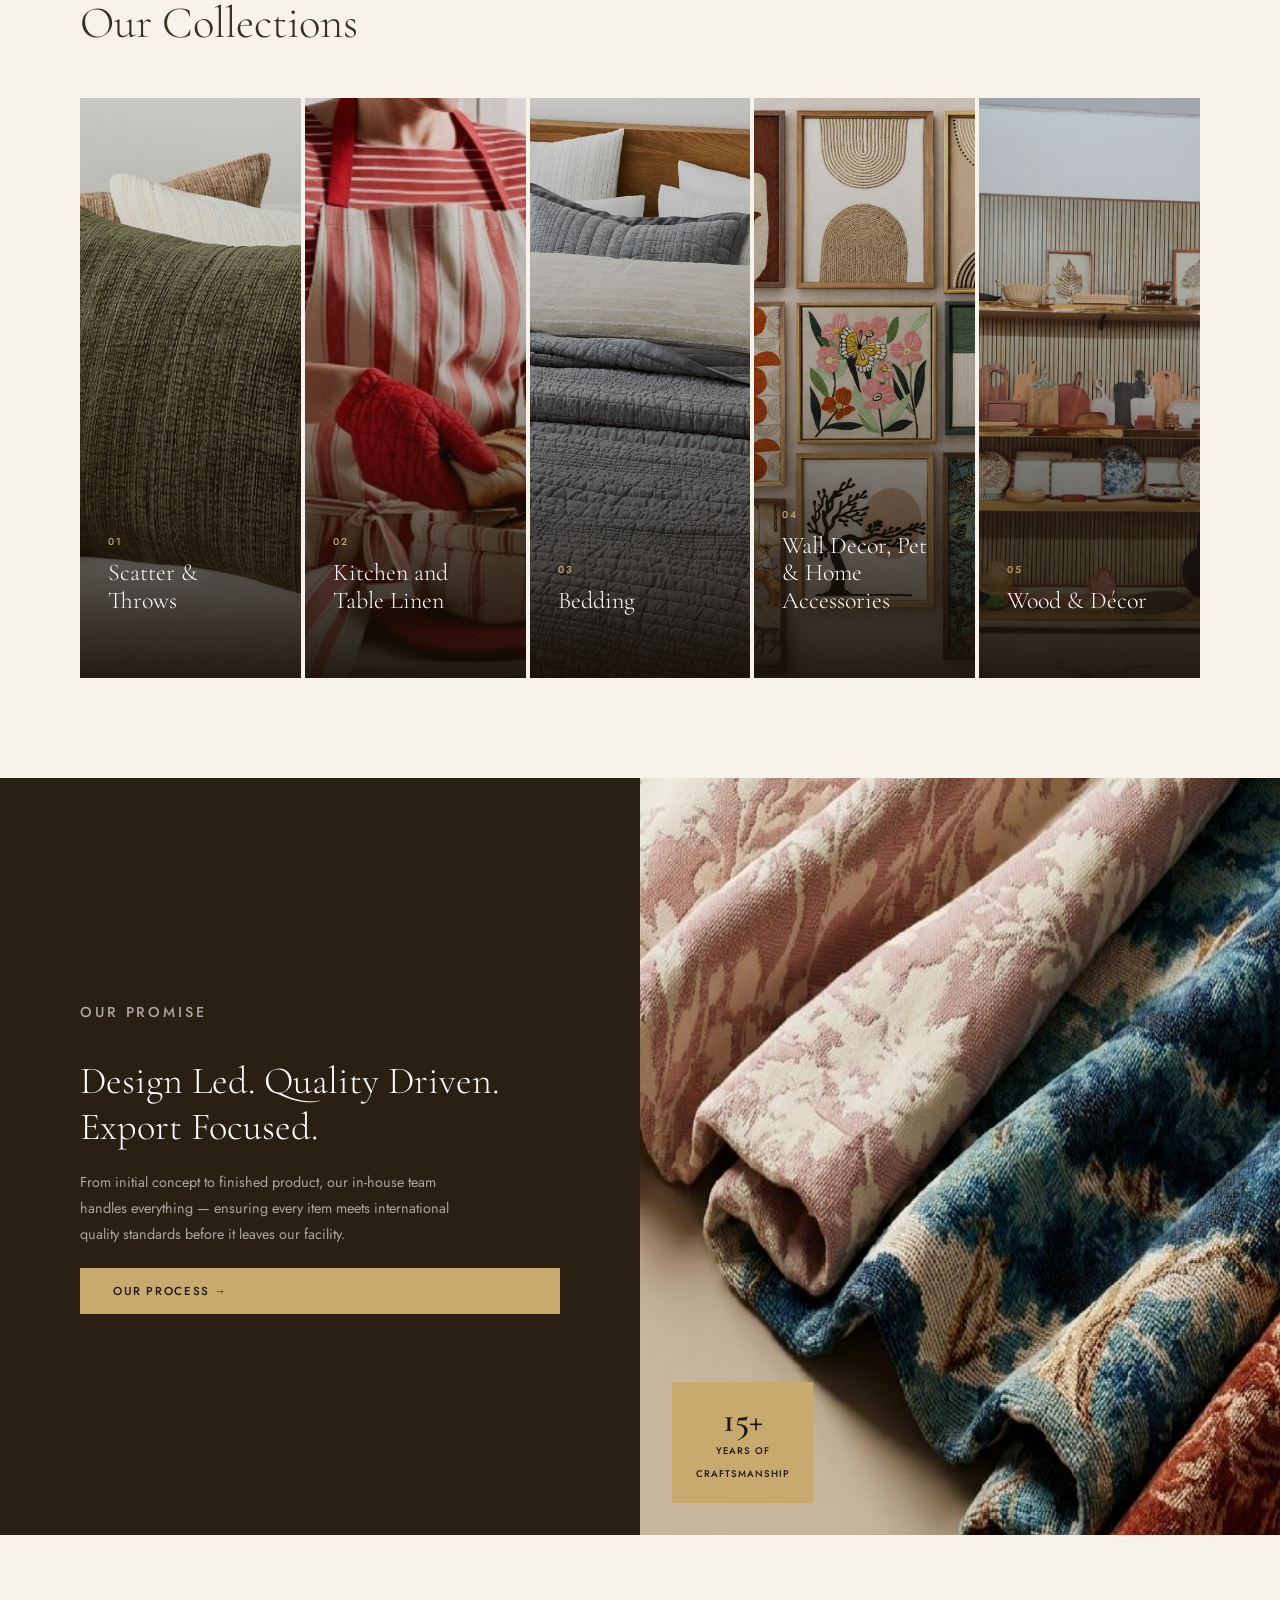
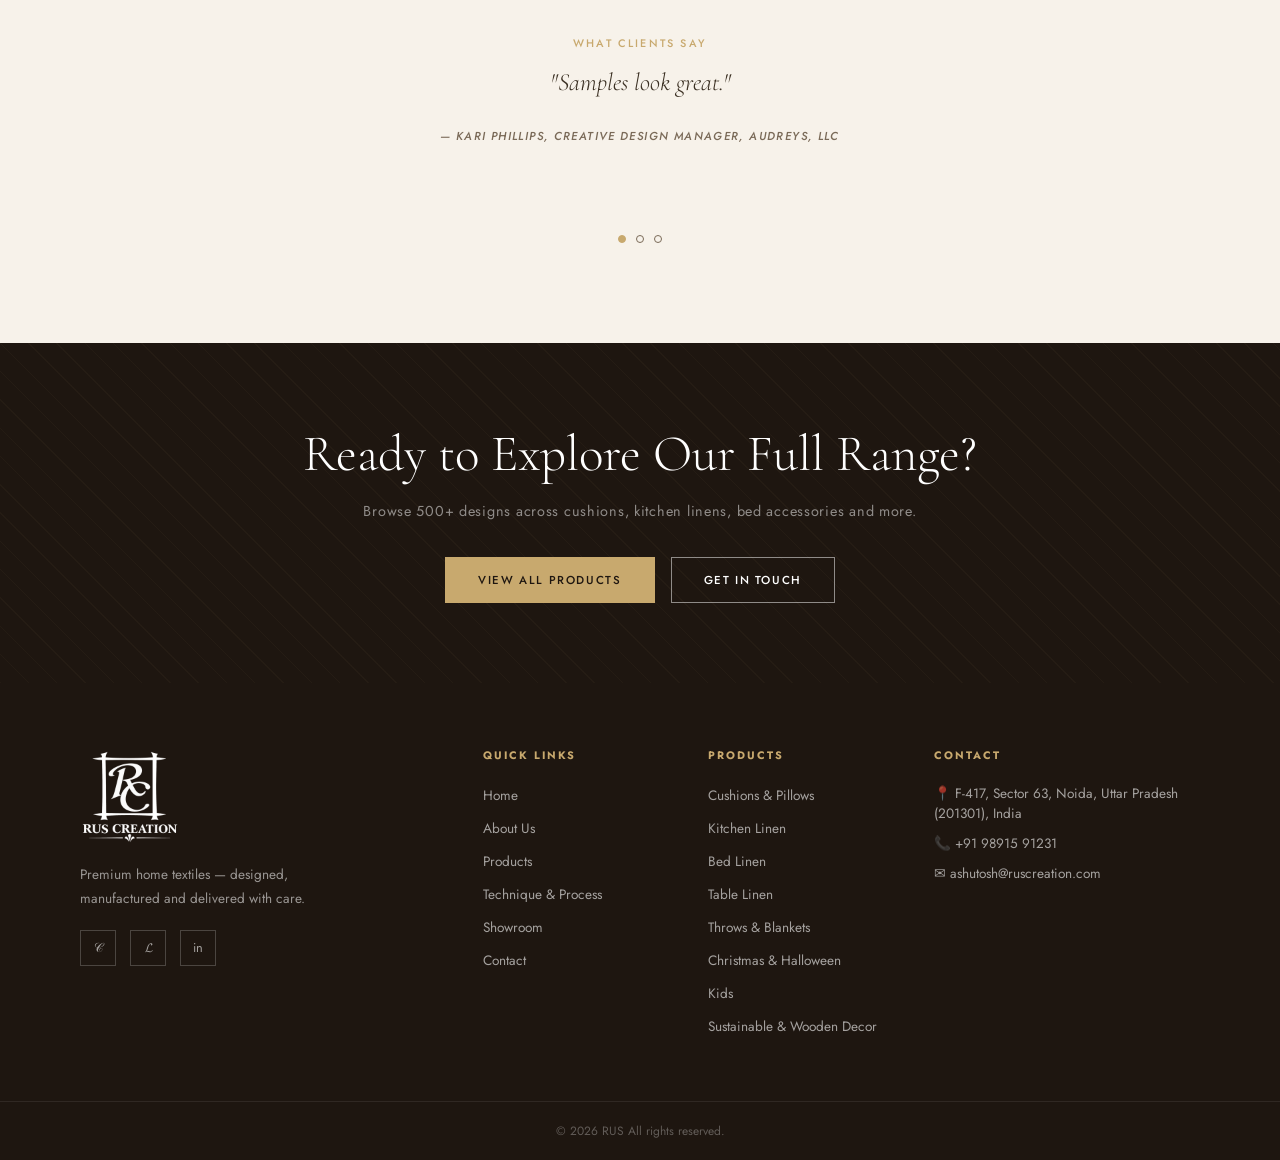
==== commit bde01422: "Update logo, header text size, and collection names New transparent RC logo in header and footer on " ====
--- a/index.html
+++ b/index.html
@@ -14,7 +14,7 @@
   <!-- NAV -->
   <nav class="navbar" id="navbar">
     <div class="nav-logo">
-      <span class="logo-letter">RUS</span>
+      <a href="index.html" aria-label="RUS Creation home"><img src="Images/logo.png" alt="RUS Creation"/></a>
     </div>
     <ul class="nav-links">
       <li><a href="index.html" class="active">Home</a></li>
@@ -137,55 +137,55 @@
     </div>
     <div class="categories-grid">
 
-      <div class="cat-item" style="--bg:url('../Images/Home Collections/Cushions & Pillows.png')">
+      <a href="category.html?c=scatters-throws" class="cat-item" style="--bg:url('../Images/Home Collections/Cushions & Pillows.png')">
         <div class="cat-overlay"></div>
         <div class="cat-content">
           <span class="cat-num">01</span>
-          <h3>Cushions &amp; Pillows</h3>
+          <h3>Scatter &amp; Throws</h3>
           <p>Decorative throw pillows, scatter cushions, floor cushions — in linen, cotton, velvet &amp; more.</p>
-          <a href="products.html" class="cat-link">Explore &rarr;</a>
-        </div>
-      </div>
-
-      <div class="cat-item" style="--bg:url('../Images/Home Collections/Kitchen Linens.jpeg')">
+          <span class="cat-link">Explore &rarr;</span>
+        </div>
+      </a>
+
+      <a href="category.html?c=kitchen-linen" class="cat-item" style="--bg:url('../Images/Home Collections/Kitchen Linens.jpeg')">
         <div class="cat-overlay"></div>
         <div class="cat-content">
           <span class="cat-num">02</span>
           <h3>Kitchen and Table Linen</h3>
           <p>Aprons, oven gloves, kitchen towels, pot holders — functional yet beautifully designed.</p>
-          <a href="products.html" class="cat-link">Explore &rarr;</a>
-        </div>
-      </div>
-
-      <div class="cat-item" style="--bg:url('../Images/Home Collections/Throws & Blankets.jpeg')">
+          <span class="cat-link">Explore &rarr;</span>
+        </div>
+      </a>
+
+      <a href="category.html?c=bedding" class="cat-item" style="--bg:url('../Images/Home Collections/Bedding.jpg')">
         <div class="cat-overlay"></div>
         <div class="cat-content">
           <span class="cat-num">03</span>
-          <h3>Throws &amp; Blankets</h3>
-          <p>Woven throws, cotton blankets, knitted covers — warmth with style for every season.</p>
-          <a href="products.html" class="cat-link">Explore &rarr;</a>
-        </div>
-      </div>
-
-      <div class="cat-item" style="--bg:url('../Images/Home Collections/Wall Art Gallery.jpg')">
+          <h3>Bedding</h3>
+          <p>Duvet covers, quilts and pillow shams in soft, breathable fabrics for restful nights.</p>
+          <span class="cat-link">Explore &rarr;</span>
+        </div>
+      </a>
+
+      <a href="category.html?c=home-accessories-pet" class="cat-item" style="--bg:url('../Images/Home Collections/Wall Art Gallery.jpg')">
         <div class="cat-overlay"></div>
         <div class="cat-content">
           <span class="cat-num">04</span>
-          <h3>Wall Decors</h3>
-          <p>Embroidered wall art, framed textiles and hangings — handcrafted pieces that add character to any space.</p>
-          <a href="products.html" class="cat-link">Explore &rarr;</a>
-        </div>
-      </div>
-
-      <div class="cat-item" style="--bg:url('../Images/Home Collections/Wood and Decor.jpg'); --bg-pos:center 62%">
+          <h3>Wall Decor, Pet &amp; Home Accessories</h3>
+          <p>Wall art, bags and pet essentials that add character to any living space.</p>
+          <span class="cat-link">Explore &rarr;</span>
+        </div>
+      </a>
+
+      <a href="category.html?c=sustainable-wood" class="cat-item" style="--bg:url('../Images/Home Collections/Wood and Decor.jpg'); --bg-pos:center 62%">
         <div class="cat-overlay"></div>
         <div class="cat-content">
           <span class="cat-num">05</span>
           <h3>Wood &amp; Décor</h3>
           <p>Handcrafted wooden servingware, boards, trays and decorative pieces for the modern home.</p>
-          <a href="products.html" class="cat-link">Explore &rarr;</a>
-        </div>
-      </div>
+          <span class="cat-link">Explore &rarr;</span>
+        </div>
+      </a>
 
     </div>
   </section>
@@ -247,7 +247,7 @@
   <footer class="footer">
     <div class="footer-top">
       <div class="footer-brand">
-        <div class="nav-logo"><span class="logo-letter">RUS</span></div>
+        <div class="nav-logo"><a href="index.html" aria-label="RUS Creation home"><img src="Images/logo.png" alt="RUS Creation"/></a></div>
         <p>Premium home textiles — designed, manufactured and delivered with care.</p>
         <div class="footer-socials">
           <a href="#">&#119966;</a>
--- a/css/global.css
+++ b/css/global.css
@@ -71,6 +71,17 @@
   font-family: var(--ff-body);
   font-weight: 500;
 }
+.nav-logo a { display: block; }
+.nav-logo img {
+  display: block;
+  height: 68px;
+  width: 68px;
+  object-fit: contain;
+}
+.footer-brand .nav-logo img {
+  height: 100px;
+  width: 100px;
+}
 .logo-letter {
   font-size: 2.4rem;
 }
@@ -81,7 +92,7 @@
 }
 .nav-links a {
   font-family: var(--ff-body);
-  font-size: 0.72rem;
+  font-size: calc(0.72rem + 2px);
   font-weight: 500;
   letter-spacing: 0.12em;
   text-transform: uppercase;
